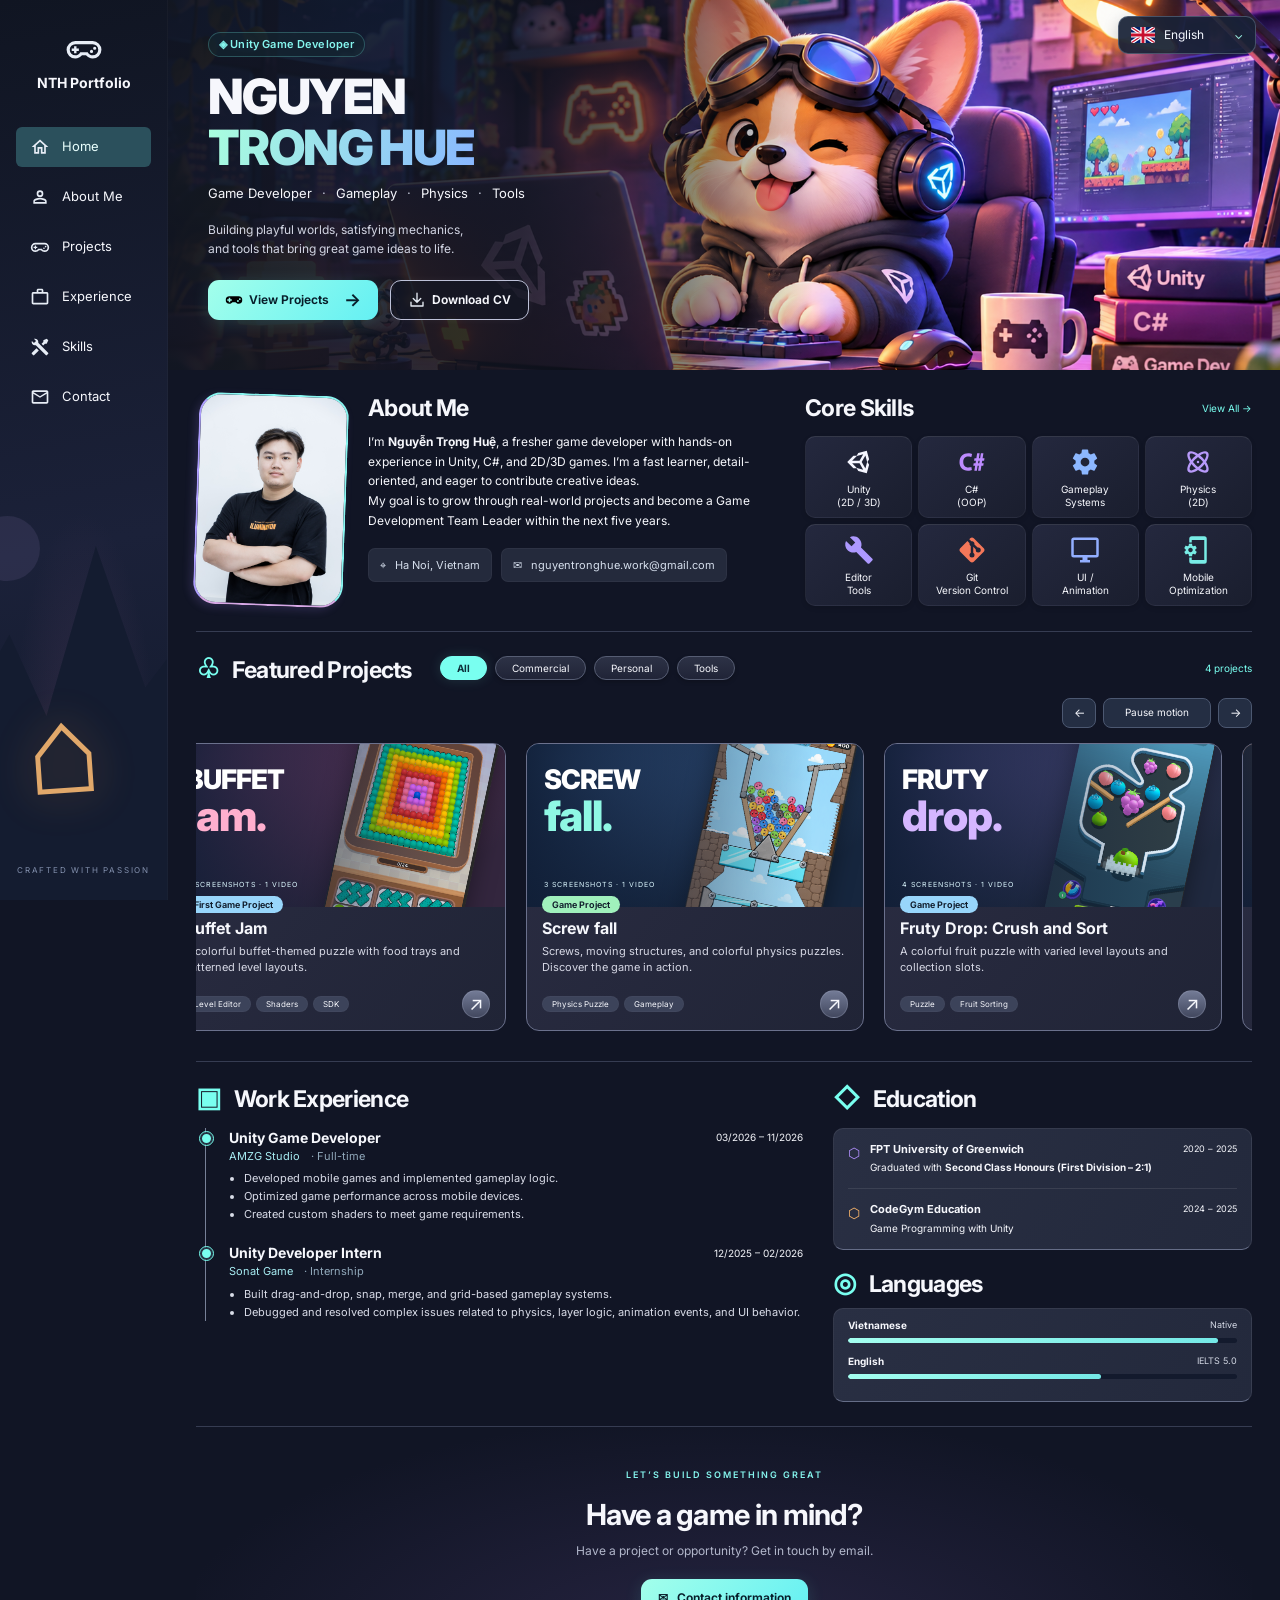
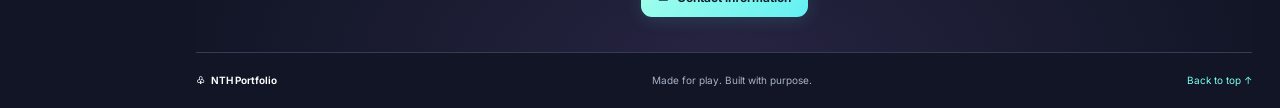
==== index.html @ f7092686 "Build bilingual Unity developer portfolio" ====
<!doctype html>
<html lang="en">
<head>
  <meta charset="UTF-8">
  <meta name="viewport" content="width=device-width, initial-scale=1">
  <meta name="theme-color" content="#111525">
  <meta name="description" content="Unity game developer portfolio — gameplay, physics, and tools.">
  <title>NTH Portfolio · Unity Game Developer</title>
  <link rel="stylesheet" href="styles.css">
<script src="i18n.js" defer></script>
  <script src="app.js" defer></script>
  <script src="projects-carousel.js" defer></script>
<script src="motion.js" defer></script>
</head>
<body>
<details class="language-switch"><summary aria-label="Choose language"><img class="current-language-flag" src="assets/icons/flag-en.svg" alt="" width="24" height="16"><span class="current-language-label">English</span><span class="language-chevron" aria-hidden="true">⌄</span></summary><div class="language-options" role="group" aria-label="Language / Ngôn ngữ"><button type="button" data-language="vi" lang="vi" aria-pressed="false"><img src="assets/icons/flag-vi.svg" alt="" width="24" height="16">Tiếng Việt</button><button type="button" data-language="en" lang="en" aria-pressed="true"><img src="assets/icons/flag-en.svg" alt="" width="24" height="16">English</button></div></details>
  <a class="skip-link" href="#home">Skip to content</a>
  <aside class="sidebar">
    <a class="brand" href="#home"><span class="brand-icon"><img src="assets/icons/controller-classic-outline.svg" alt="" width="38" height="38"></span><strong>NTH Portfolio</strong></a>
    <nav aria-label="Main navigation">
      <a class="nav-link active" href="#home"><span><img src="assets/icons/home-outline.svg" alt="" width="20" height="20"></span>Home</a>
      <a class="nav-link" href="#about"><span><img src="assets/icons/account-outline.svg" alt="" width="20" height="20"></span>About Me</a>
      <a class="nav-link" href="#projects"><span><img src="assets/icons/controller-classic-outline.svg" alt="" width="20" height="20"></span>Projects</a>
      <a class="nav-link" href="#experience"><span><img src="assets/icons/briefcase-outline.svg" alt="" width="20" height="20"></span>Experience</a>
      <a class="nav-link" href="#skills"><span><img src="assets/icons/tools.svg" alt="" width="20" height="20"></span>Skills</a>
      <a class="nav-link" href="#contact"><span><img src="assets/icons/email-outline.svg" alt="" width="20" height="20"></span>Contact</a>
    </nav>
    <div class="sidebar-landscape" aria-hidden="true"><div class="moon"></div><div class="mountains"></div><div class="cabin">⌂</div></div>
    <span class="sidebar-note">CRAFTED WITH PASSION</span>
  </aside>
  <main>
    <section class="hero" id="home" aria-labelledby="hero-title">
      <div class="hero-copy">
        <span class="eyebrow">◈ Unity Game Developer</span>
        <h1 id="hero-title">NGUYEN<br><span>TRONG HUE</span></h1>
        <p class="specialties">Game Developer <i>·</i> Gameplay <i>·</i> Physics <i>·</i> Tools</p>
        <p class="hero-description">Building playful worlds, satisfying mechanics,<br class="desktop-break"> and tools that bring great game ideas to life.</p>
        <div class="hero-actions"><a class="button primary" href="#projects"><img src="assets/icons/controller-classic.svg" alt="" width="18" height="18"> View Projects <span>→</span></a><button class="button secondary" type="button" id="print-cv"><img src="assets/icons/download.svg" alt="" width="18" height="18"> Download CV</button></div>
        <div class="socials" aria-label="Social profiles and games" hidden><img src="assets/icons/github.svg" alt="GitHub" title="GitHub" width="22" height="22"><img src="assets/icons/linkedin.svg" alt="LinkedIn" title="LinkedIn" width="22" height="22"><img src="assets/icons/youtube.svg" alt="YouTube" title="YouTube" width="22" height="22"><a href="#projects" aria-label="View games" title="View games"><img src="assets/icons/controller-classic.svg" alt="" width="24" height="24"></a></div>
      </div>
      <div class="hero-art corgi-background" role="img" aria-label="Corgi game developer in a cozy Unity studio"></div>
    </section>

    <div class="content">
      <div class="intro-grid">
        <section class="about" id="about" aria-labelledby="about-title">
          <div class="portrait"><img src="assets/portrait.jpg" alt="Portrait of Nguyen Trong Hue" width="2000" height="3000" decoding="async"></div>
          <div class="about-copy"><h2 id="about-title">About Me</h2><p>I’m <strong>Nguyễn Trọng Huệ</strong>, a fresher game developer with hands-on experience in Unity, C#, and 2D/3D games. I’m a fast learner, detail-oriented, and eager to contribute creative ideas.</p><p>My goal is to grow through real-world projects and become a Game Development Team Leader within the next five years.</p><div class="contact-chips"><span>⌖ &nbsp; Ha Noi, Vietnam</span><a href="mailto:nguyentronghue.work@gmail.com">✉ &nbsp; nguyentronghue.work@gmail.com</a></div></div>
        </section>
        <section id="skills" aria-labelledby="skills-title"><div class="section-heading"><h2 id="skills-title">Core Skills</h2><a href="#skill-list">View All →</a></div><div class="skills-grid" id="skill-list">
          <div class="skill"><b><img src="assets/icons/unity.svg" alt="" width="30" height="30"></b><span>Unity<small>(2D / 3D)</small></span></div><div class="skill"><b><img src="assets/icons/language-csharp.svg" alt="" width="30" height="30"></b><span>C#<small>(OOP)</small></span></div><div class="skill"><b><img src="assets/icons/cog.svg" alt="" width="30" height="30"></b><span>Gameplay<small>Systems</small></span></div><div class="skill"><b><img src="assets/icons/atom.svg" alt="" width="30" height="30"></b><span>Physics<small>(2D)</small></span></div>
          <div class="skill"><b><img src="assets/icons/wrench.svg" alt="" width="30" height="30"></b><span>Editor<small>Tools</small></span></div><div class="skill"><b><img src="assets/icons/git.svg" alt="" width="30" height="30"></b><span>Git<small>Version Control</small></span></div><div class="skill"><b><img src="assets/icons/monitor.svg" alt="" width="30" height="30"></b><span>UI /<small>Animation</small></span></div><div class="skill"><b><img src="assets/icons/cellphone-cog.svg" alt="" width="30" height="30"></b><span>Mobile<small>Optimization</small></span></div>
        </div></section>
      </div>

      <section class="projects-section" id="projects" aria-labelledby="projects-title"><div class="section-heading projects-heading"><h2 id="projects-title"><span class="heading-icon">♧</span> Featured Projects</h2><div class="filters" role="group" aria-label="Filter projects"><button class="selected" data-filter="all" aria-pressed="true">All</button><button data-filter="commercial" aria-pressed="false">Commercial</button><button data-filter="personal" aria-pressed="false">Personal</button><button data-filter="tools" aria-pressed="false">Tools</button></div><span class="project-count" aria-live="polite">4 projects</span></div>
        <div class="carousel-controls" role="group" aria-label="Project carousel controls"><button type="button" id="projects-previous" aria-label="Previous projects" aria-controls="project-carousel">&larr;</button><button type="button" id="projects-motion" aria-pressed="false">Pause motion</button><button type="button" id="projects-next" aria-label="Next projects" aria-controls="project-carousel">&rarr;</button></div><div class="project-grid project-carousel" id="project-carousel" role="region" aria-label="Featured games, scroll horizontally" tabindex="0">
<article data-preview-src="assets/buffet-jam/CH007_Vid.mp4" class="project-card" data-category="game"><a class="project-art screw-cover buffet-cover" href="buffet-jam.html" aria-label="Explore Buffet Jam"><img src="assets/buffet-jam/Ch007_3.png" alt="Buffet Jam colorful food puzzle" width="449" height="771" loading="lazy"><span class="cover-title">BUFFET<span>jam.</span></span><span class="cover-label">4 SCREENSHOTS &middot; 1 VIDEO</span></a><div class="project-body"><span class="category personal">First Game Project</span><h3>Buffet Jam</h3><p>A colorful buffet-themed puzzle with food trays and patterned level layouts.</p><div class="card-bottom"><div class="tags"><span>Level Editor</span><span>Shaders</span><span>SDK</span></div><a class="project-open" aria-label="View Buffet Jam" href="buffet-jam.html">&#8599;</a></div></div></article>
          <article data-preview-src="assets/screw-fall/Ls003_vid.mp4" class="project-card" data-category="commercial"><a class="project-art screw-cover" href="screw-fall.html" aria-label="Explore Screw fall screenshots and gameplay"><img src="assets/screw-fall/LS003.png" alt="Screw fall puzzle level" width="433" height="760" loading="lazy"><span class="cover-title">SCREW<span>fall.</span></span><span class="cover-label">3 SCREENSHOTS &middot; 1 VIDEO</span></a><div class="project-body"><span class="category commercial">Game Project</span><h3>Screw fall</h3><p>Screws, moving structures, and colorful physics puzzles. Discover the game in action.</p><div class="card-bottom"><div class="tags"><span>Physics Puzzle</span><span>Gameplay</span></div><a class="project-open" aria-label="View Screw fall" href="screw-fall.html">&#8599;</a></div></div></article>
          <article data-preview-src="assets/fruty-drop/gameplay.mp4" class="project-card" data-category="game"><a class="project-art screw-cover fruty-cover" href="fruty-drop.html" aria-label="Explore Fruty Drop: Crush and Sort"><img src="assets/fruty-drop/LS001.png" alt="Fruty Drop level with fruit and collection slots" width="437" height="775" loading="lazy"><span class="cover-title">FRUTY<span>drop.</span></span><span class="cover-label">4 SCREENSHOTS &middot; 1 VIDEO</span></a><div class="project-body"><span class="category personal">Game Project</span><h3>Fruty Drop: Crush and Sort</h3><p>A colorful fruit puzzle with varied level layouts and collection slots.</p><div class="card-bottom"><div class="tags"><span>Puzzle</span><span>Fruit Sorting</span></div><a class="project-open" aria-label="View Fruty Drop: Crush and Sort" href="fruty-drop.html">&#8599;</a></div></div></article>
          <article data-preview-src="assets/sand-fever/Os004_vid.mp4" class="project-card" data-category="game"><a class="project-art screw-cover sand-cover" href="sand-fever.html" aria-label="Explore Sand Fever"><img src="assets/sand-fever/Os004_1.png" alt="Sand Fever lighthouse model" width="438" height="771" loading="lazy"><span class="cover-title">SAND<span>fever.</span></span><span class="cover-label">4 SCREENSHOTS &middot; 1 VIDEO</span></a><div class="project-body"><span class="category tools">Game Project</span><h3>Sand Fever</h3><p>Colorful sand models, difficulty control, and custom shader effects.</p><div class="card-bottom"><div class="tags"><span>Sand Shader</span><span>VFX</span><span>SDK</span></div><a class="project-open" aria-label="View Sand Fever" href="sand-fever.html">&#8599;</a></div></div></article>
        </div>
      </section>

      <div class="resume-grid"><section id="experience" aria-labelledby="experience-title"><h2 id="experience-title"><span class="heading-icon">▣</span> Work Experience</h2><div class="timeline">
<article class="job"><div class="job-heading"><h3>Unity Game Developer</h3><span>03/2026 &ndash; 11/2026</span></div><p class="company">AMZG Studio <span>&middot; Full-time</span></p><ul><li>Developed mobile games and implemented gameplay logic.</li><li>Optimized game performance across mobile devices.</li><li>Created custom shaders to meet game requirements.</li></ul></article>
<article class="job"><div class="job-heading"><h3>Unity Developer Intern</h3><span>12/2025 &ndash; 02/2026</span></div><p class="company">Sonat Game <span>&middot; Internship</span></p><ul><li>Built drag-and-drop, snap, merge, and grid-based gameplay systems.</li><li>Debugged and resolved complex issues related to physics, layer logic, animation events, and UI behavior.</li></ul></article>
</div></section>
        <div class="education-column"><section aria-labelledby="education-title"><h2 id="education-title"><span class="heading-icon">◇</span> Education</h2><div class="education-card"><article><span class="purple">⬡</span><div><h3>FPT University of Greenwich</h3><p>Graduated with <strong>Second Class Honours (First Division &ndash; 2:1)</strong></p></div><small>2020 &ndash; 2025</small></article><article><span class="orange">⬡</span><div><h3>CodeGym Education</h3><p>Game Programming with Unity</p></div><small>2024 &ndash; 2025</small></article></div></section><section class="languages" aria-labelledby="languages-title"><h2 id="languages-title"><span class="heading-icon">◎</span> Languages</h2><div class="language-card"><p><strong>Vietnamese</strong><span>Native</span></p><div class="language-track"><span></span></div><p><strong>English</strong><span>IELTS 5.0</span></p><div class="language-track"><span class="english"></span></div></div></section></div>
      </div>
      <section class="contact-section" id="contact"><span class="eyebrow">LET’S BUILD SOMETHING GREAT</span><h2>Have a game in mind?</h2><p>Have a project or opportunity? Get in touch by email.</p><button class="button primary" type="button" id="contact-button">✉ &nbsp; Contact information</button></section>
      <footer><a class="footer-brand" href="#home">♧ &nbsp; NTH Portfolio</a><span>Made for play. Built with purpose.</span><a href="#home">Back to top ↑</a></footer>
    </div>
  </main>

  <dialog id="contact-dialog"><button class="dialog-close" aria-label="Close contact information">×</button><h2>Let’s work together</h2><p>Based in Ha Noi, Vietnam. Email: <a href="mailto:nguyentronghue.work@gmail.com">nguyentronghue.work@gmail.com</a></p></dialog>
  <div class="project-preview" id="project-preview" aria-hidden="true" hidden><div class="preview-heading"><span class="preview-dot"></span> GAMEPLAY PREVIEW</div><video id="project-preview-video" muted loop playsinline preload="none" tabindex="-1"></video><div class="preview-footer"><strong id="project-preview-title"></strong><span id="project-preview-status">Muted preview &middot; Click card to explore</span></div></div>
</body>
</html>
---- styles.css ----
@import url('https://fonts.googleapis.com/css2?family=Inter:wght@400;450;500;550;600;650;700;750;800;850;900&display=swap');

:root{color-scheme:dark;--bg:#111525;--panel:#202538;--line:#363c52;--text:#f6f7fc;--muted:#b2b7cb;--accent:#79fff0;--purple:#b390ff}*{box-sizing:border-box}html{scroll-behavior:smooth;scroll-padding-top:24px}body{margin:0;background:var(--bg);color:var(--text);font:14px/1.5 Inter,Arial,sans-serif}a{color:inherit;text-decoration:none}button{font:inherit;cursor:pointer;color:inherit}button,a{-webkit-tap-highlight-color:transparent}button:focus-visible,a:focus-visible{outline:2px solid var(--accent);outline-offset:5px}button{border:0}h1,h2,h3,p{margin:0}h2{font-size:23px;letter-spacing:-.7px;line-height:1.3}h3{font-size:16px;line-height:1.4}section{scroll-margin-top:24px}.sidebar{position:fixed;inset:0 auto 0 0;width:168px;background:linear-gradient(170deg,#101522,#1b2139 60%,#11192b);border-right:1px solid #ffffff08;overflow:hidden;z-index:5}.brand{display:flex;align-items:center;flex-direction:column;gap:4px;padding:30px 5px 34px;font-size:14px}.brand-icon{font-size:42px;line-height:1.1;transform:rotate(180deg)}nav{padding:0 16px;display:grid;gap:10px}.nav-link{display:flex;align-items:center;gap:12px;padding:10px 14px;border-radius:6px;font-size:13px;transition:background .2s}.nav-link span{font-size:21px;width:20px;line-height:1}.nav-link:hover{background:#ffffff0b}.nav-link.active{background:#2b505c;color:#e9fffd}.sidebar-note{position:absolute;bottom:24px;left:0;width:100%;font-size:8px;text-align:center;letter-spacing:1.8px;color:#8390ad}.sidebar-landscape{position:absolute;bottom:0;left:0;width:100%;height:46%;overflow:hidden;background:radial-gradient(ellipse at 50% 80%,#61436766,transparent 65%)}.moon{position:absolute;width:65px;height:65px;background:#c5a5f518;border-radius:50%;top:30px;left:-25px}.mountains{position:absolute;inset:60px -40px 0;background:#141c30;clip-path:polygon(0 50%,20% 25%,35% 48%,55% 0,75% 40%,100% 17%,100% 100%,0 100%)}.cabin{position:absolute;bottom:90px;left:25px;font-size:125px;line-height:1;color:#e1a86a;text-shadow:0 0 40px #ec9c4c77;transform:rotate(-4deg)}main{margin-left:168px;max-width:1600px}.hero{position:relative;min-height:370px;overflow:hidden;background:linear-gradient(100deg,#111522,#1c2138)}.hero-copy{position:relative;z-index:2;width:58%;padding:32px 40px 28px;background:linear-gradient(90deg,#111522 30%,#111522dc 65%,transparent)}.eyebrow{display:inline-block;border:1px solid #67d4d24a;border-radius:30px;padding:3px 10px;font-size:11px;font-weight:600;color:#85f5ee;background:#14293299;letter-spacing:.15px}h1{font-size:clamp(34px,3.8vw,58px);font-weight:850;letter-spacing:-1.6px;line-height:1.06;margin:14px 0 10px}h1>span{background:linear-gradient(100deg,#a9ffde,#89b8ff);background-clip:text;color:transparent}.specialties{font-size:13px;white-space:nowrap}.specialties i{padding:0 6px;color:#c0c4d4;font-style:normal}.hero-description{font-size:12px;line-height:1.6;color:#d2d5e3;margin:17px 0 22px;max-width:370px}.hero-actions{display:flex;gap:12px;flex-wrap:wrap}.button{display:inline-flex;align-items:center;justify-content:center;gap:6px;border-radius:11px;padding:10px 17px;font-size:12px;font-weight:650;transition:transform .2s,box-shadow .2s}.button:hover{transform:translateY(-2px)}.button.primary{background:linear-gradient(130deg,#a3ffeb,#64f0f3);color:#071e2a;box-shadow:0 3px 17px #62f9ed24}.button.primary span{margin-left:9px;font-size:18px;line-height:1}.button.secondary{background:#11162399;border:1px solid #bdc1d8;box-shadow:0 0 10px #ffffff0b}.socials{display:flex;gap:22px;align-items:center;font-weight:800;color:#d0d3df;font-size:20px;margin:19px 7px 0}.hero-art{position:absolute;inset:0 0 0 40%;overflow:hidden;background:radial-gradient(ellipse at 65% 50%,#685299,#24243f 65%,#181e32)}.ambient-orb{position:absolute;border-radius:50%;filter:blur(35px)}.orb-one{background:#7b49f977;width:200px;height:160px;top:60px;right:5%}.orb-two{background:#ffa74955;width:120px;height:130px;top:30px;left:10%}.wall-frame{position:absolute;border:7px solid #343552;border-radius:6px;background:#253652;box-shadow:0 8px 12px #0005;text-align:center}.frame-one{width:92px;height:80px;top:14px;left:14%;color:#aa89de;font-size:50px;transform:rotate(-8deg)}.frame-two{width:100px;height:95px;top:15px;right:10%;color:#9acbff;font-size:62px;transform:rotate(8deg)}.desk{position:absolute;bottom:25px;height:22px;left:1%;right:0;background:linear-gradient(#ad7f79,#5b3c52);border-radius:50% 0 0 0;box-shadow:0 18px 40px #090d1e}.monitor{position:absolute;width:240px;height:170px;border:8px solid #151c30;border-bottom-width:15px;right:8%;bottom:85px;border-radius:10px;transform:rotate(4deg);background:linear-gradient(130deg,#252846,#413866);box-shadow:0 0 30px #9d87ff33}.monitor:after{content:'';position:absolute;bottom:-60px;left:46%;width:16px;height:50px;background:#27283e;transform:rotate(-4deg)}.monitor-code{padding:20px 12px}.monitor-code b{display:block;color:#b6ffef;font-size:19px;letter-spacing:2px}.monitor-code>span{color:#c6b4ef;font-size:11px}.code-line{height:4px;width:78%;background:#a49be259;border-radius:4px;margin-top:11px}.code-line.short{width:52%;background:#72eddf6b}.laptop{position:absolute;bottom:53px;left:23%;width:180px;height:120px;display:grid;place-items:center;font-size:60px;color:#ada0db;border:2px solid #a397b9;border-radius:10px;background:linear-gradient(135deg,#323149,#191a2e);transform:skew(10deg) rotate(-4deg);box-shadow:5px 10px 20px #0c1029}.coffee{position:absolute;right:5%;bottom:47px;font-size:57px;filter:drop-shadow(0 5px 7px #111)}.plant{position:absolute;color:#81a39a;font-size:100px;bottom:40px;left:6%;text-shadow:5px 6px #52695c}.art-caption{position:absolute;bottom:9px;right:15px;font-size:8px;letter-spacing:2px;color:#d1bddb90}.desk-lamp{position:absolute;top:80px;left:4%;width:55px;height:60px;background:#ffd690;border-radius:8px;box-shadow:0 0 36px #ffbf7459}.desk-lamp:after{content:'';position:absolute;top:60px;left:24px;width:6px;height:100px;background:#7c6b71}.content{padding:24px 28px 0}.intro-grid{display:grid;grid-template-columns:1.3fr 1fr;gap:28px;padding-bottom:25px;border-bottom:1px solid var(--line)}.about{display:flex;gap:22px;align-items:stretch}.portrait{flex:0 0 150px;min-height:184px;border:2px solid #89f5f0;border-left-color:#ae9eff;border-bottom-color:#d7a8e5;border-radius:23px;background:radial-gradient(ellipse at 50% 35%,#71879e,#303c55 60%,#24283e);display:flex;align-items:center;justify-content:center;flex-direction:column;box-shadow:-3px 3px 9px #a284f42b;transform:rotate(2deg)}.portrait>span{font-size:48px;font-weight:750;color:#d0e1ef7a}.portrait small{font-size:8px;letter-spacing:1.5px;color:#d1ddeb99}.about-copy h2{margin-bottom:8px}.about-copy>p{font-size:12px;line-height:1.65}.muted{color:var(--muted)}.about-copy .muted{font-size:10px;margin-top:7px}.contact-chips{display:flex;gap:7px;flex-wrap:wrap;margin-top:17px}.contact-chips>*{padding:6px 9px;border:1px solid #ffffff0a;border-radius:7px;background:#242a3c;font-size:9px;color:#d6dfed}.section-heading{display:flex;justify-content:space-between;align-items:center;gap:12px;margin-bottom:12px}.section-heading>a{font-size:10px;color:var(--accent);white-space:nowrap}.skills-grid{display:grid;grid-template-columns:repeat(4,1fr);gap:6px}.skill{display:flex;align-items:center;justify-content:center;flex-direction:column;text-align:center;min-height:82px;border:1px solid #ffffff0b;border-top-color:#ffffff1a;border-radius:10px;background:linear-gradient(140deg,#24283e,#1a1e2e);box-shadow:0 2px 5px #0002}.skill b{font-size:30px;font-weight:500;line-height:1.2;margin-bottom:3px}.skill span{font-size:10px;line-height:1.3}.skill small{display:block;font-size:10px}.purple{color:var(--purple)}.blue{color:#8caaff}.orange{color:#ffb96c}.cyan{color:#7ce5e4}.heading-icon{color:var(--accent);font-size:27px;margin-right:8px}.projects-section{padding:19px 0 16px;border-bottom:1px solid var(--line)}.projects-heading{justify-content:flex-start;flex-wrap:wrap}.filters{display:flex;gap:8px;margin-left:16px}.filters button{background:linear-gradient(#2d3246,#202437);border:1px solid #565d73;border-radius:25px;font-size:10px;padding:4px 16px;line-height:1.4;box-shadow:0 2px 4px #0003}.filters button.selected{color:#0e303b;background:var(--accent);border-color:var(--accent);font-weight:700;box-shadow:0 0 13px #7affef22}.project-count{margin-left:auto;font-size:10px;color:var(--accent)}.project-grid{display:grid;grid-template-columns:repeat(3,minmax(0,1fr));gap:20px}.project-card{background:linear-gradient(130deg,#2b2d43,#202436);border:1px solid #6b718d;border-radius:13px;overflow:hidden;transition:transform .2s,border-color .2s}.project-card:hover{transform:translateY(-4px);border-color:#a2f0e4}.project-card[hidden]{display:none}.project-art{height:163px;position:relative;overflow:hidden}.project-art>small{position:absolute;bottom:9px;right:9px;font-size:7px;letter-spacing:1.4px;color:#fff9}.puzzle-art{background:radial-gradient(circle at 20% 20%,#ffe0ce,transparent 35%),linear-gradient(140deg,#93c4f0,#c1ade0 60%,#86bce5)}.bubble{position:absolute;width:40px;height:40px;border-radius:50%;box-shadow:inset -5px -7px 9px #0003,inset 4px 4px 5px #ffffffaa,0 4px 6px #24327355}.b1{background:#e149dc;top:47px;left:25%}.b2{background:#fbd132;top:31px;left:48%}.b3{background:#85dc38;top:65px;left:65%}.b4{background:#eb5a5e;top:33px;left:77%}.puzzle-bar{height:21px;background:linear-gradient(#ffdc80,#dfa043);border:2px solid #ffd381;border-radius:6px;position:absolute;box-shadow:0 5px 6px #0003}.puzzle-bar:after{content:'✚';font-size:15px;position:absolute;left:8px;top:-2px;color:#8b83a8}.bar-one{width:70%;left:10%;top:96px;transform:rotate(18deg)}.bar-two{width:62%;right:4%;top:105px;transform:rotate(-25deg);background:linear-gradient(#ef9bdc,#c85fae);border-color:#f5b5dc}.bar-three{width:49%;left:28%;top:93px;transform:rotate(60deg)}.grove-art{background:linear-gradient(#97d9eb 0 45%,#8cbd59 45%,#6aa347)}.sun{position:absolute;top:15px;right:22%;width:30px;height:30px;border-radius:50%;background:#ffe4a5;box-shadow:0 0 30px #fff4c6}.hills{position:absolute;top:40px;left:-5%;width:110%;height:150px;background:#58985f;clip-path:polygon(0 20%,20% 0,40% 35%,60% 10%,80% 30%,100% 10%,100% 100%,0 100%)}.tree{position:absolute;line-height:1;font-size:125px;color:#28694f;text-shadow:4px 3px #448f54;bottom:15px}.tree-one{left:-5px}.tree-two{right:-7px;font-size:105px;color:#3a7a46}.house{font-size:150px;color:#edbd7e;position:absolute;left:33%;bottom:-24px;text-shadow:3px 2px #8c5f43}.garden{position:absolute;left:12%;bottom:14px;width:70px;height:30px;transform:skew(-15deg);background:repeating-linear-gradient(0deg,#b7814a 0 5px,#78a84a 5px 10px);border:3px solid #b99564}.editor-art{background:#292c36;padding:7px}.editor-toolbar{background:#41424d;font-size:7px;padding:3px}.editor-layout{display:grid;grid-template-columns:23% 53% 24%;height:130px;gap:2px}.editor-tree,.editor-inspector{font-size:6px;color:#bfc0ca;padding:9px 4px;line-height:2;background:#34343d}.editor-canvas{position:relative;background:repeating-linear-gradient(0deg,transparent 0 19px,#ccd6f01a 19px 20px),repeating-linear-gradient(90deg,#506d9b 0 19px,#ccd6f033 19px 20px)}.editor-piece{position:absolute;left:23%;top:36%;width:75%;height:15px;border-radius:5px;background:#e5a847;border:2px solid #ffdf7e;transform:rotate(-30deg);box-shadow:0 20px 0 -1px #c5a07c}.editor-inspector hr{border:0;border-top:1px solid #7775;margin:5px 0}.project-body{padding:0 15px 12px;position:relative}.category{display:inline-block;padding:2px 10px;font-size:9px;font-weight:650;border-radius:20px;position:relative;top:-11px;margin-bottom:-5px;color:#101c2b}.commercial{background:#a0f1bc}.personal{background:#98d6fb}.tools{background:#c59cf6}.project-body h3{font-size:16px;margin-top:-2px}.project-body>p{font-size:11px;color:#d6d8e5;line-height:1.45;margin:4px 0 10px;min-height:32px}.card-bottom{display:flex;align-items:center;justify-content:space-between;gap:5px}.tags{display:flex;gap:5px;flex-wrap:wrap}.tags span{background:#3c435a;border:1px solid #ffffff06;border-radius:20px;font-size:8px;padding:1px 9px}.project-open{width:28px;height:28px;flex-shrink:0;background:linear-gradient(#737b96,#42485f);border:1px solid #a4abc34a;border-radius:50%;font-size:19px;line-height:1}.sample-note{color:#818ba4;font-size:9px;margin-top:9px;text-align:right}.resume-grid{display:grid;grid-template-columns:1.45fr 1fr;gap:30px;padding:18px 0 24px}.resume-grid h2{margin-bottom:13px}.timeline{border-left:1px solid #778097;margin-left:9px;padding-left:23px}.job{position:relative;margin-bottom:20px}.job:last-child{margin-bottom:0}.job:before{content:'';position:absolute;top:4px;left:-29px;width:9px;height:9px;border-radius:50%;background:var(--accent);border:2px solid #263344;outline:1px solid var(--accent)}.job-heading{display:flex;align-items:center;justify-content:space-between;gap:10px}.job-heading h3{font-size:14px}.job-heading>span{font-size:10px;white-space:nowrap}.company{font-size:11px;color:#a7ecf2}.company>span{color:#91a9bb;margin-left:8px}.job ul{padding-left:15px;margin:5px 0 0;color:#d9dce8;font-size:11px;line-height:1.65}.education-card,.language-card{background:linear-gradient(120deg,#292f43,#23293c);border:1px solid #ffffff13;border-bottom-color:#656d87;border-radius:10px;padding:0 14px}.education-card article{display:flex;align-items:flex-start;gap:10px;padding:13px 0}.education-card article+article{border-top:1px solid #ffffff17}.education-card h3{font-size:11px}.education-card p{font-size:10px;margin-top:3px}.education-card small{font-size:9px;margin-left:auto;white-space:nowrap}.languages{margin-top:15px}.languages h2{margin-bottom:8px}.language-card{padding:9px 14px 11px}.language-card p{display:flex;justify-content:space-between;font-size:10px}.language-card p span{font-size:9px;color:#d3d8e4}.language-track{height:5px;background:#131a2d;border-radius:20px;margin:5px 0 11px;overflow:hidden}.language-track>span{display:block;height:100%;width:95%;background:linear-gradient(90deg,#a4fff0,#75e9e7);border-radius:20px}.language-track .english{width:65%}.language-card>small{font-size:8px;color:#9aa5bf}.contact-section{padding:35px 20px;text-align:center;border-top:1px solid var(--line);background:radial-gradient(ellipse at 50% 100%,#51417a55,transparent 75%)}.contact-section h2{font-size:29px;margin:12px 0 8px}.contact-section p{color:var(--muted);font-size:12px;margin-bottom:19px}.contact-section .eyebrow{border:0;background:none;font-size:9px;letter-spacing:2px}footer{display:flex;justify-content:space-between;align-items:center;gap:15px;border-top:1px solid var(--line);padding:20px 0;font-size:10px;color:#aab2c8}.footer-brand{color:#fff;font-weight:650}footer>a:last-child{color:var(--accent)}dialog{max-width:590px;width:calc(100% - 32px);padding:35px;background:#1d2337;color:var(--text);border:1px solid #758099;border-radius:18px;box-shadow:0 30px 100px #0008}dialog::backdrop{background:#070b19c9;backdrop-filter:blur(7px)}dialog h2{margin:15px 0 10px}dialog p{font-size:13px;line-height:1.7;margin:9px 0}.dialog-close{position:absolute;right:12px;top:8px;background:transparent;font-size:28px}.dialog-placeholder{padding:48px 20px;margin:22px 0;border:1px dashed #666e8b;border-radius:9px;text-align:center;color:#b0b8cf;background:linear-gradient(135deg,#333452,#252d46)}.skip-link{position:fixed;top:-60px;left:180px;z-index:20;background:var(--accent);color:#111;padding:10px}.skip-link:focus{top:8px}
@media(min-width:1500px){.hero{min-height:420px}.hero-copy{padding:45px 50px}.content{padding:30px 40px 0}.project-art{height:210px}.monitor{width:300px;height:210px}.laptop{width:230px;height:145px}.intro-grid{gap:40px}.portrait{flex-basis:180px}}
@media(max-width:1150px){.sidebar{width:140px}main{margin-left:140px}.brand{font-size:12px}nav{padding:0 10px}.nav-link{padding:9px;font-size:12px}.hero-copy{padding:28px;width:64%}.hero-art{left:35%}.content{padding:22px 22px 0}.intro-grid{grid-template-columns:1.2fr 1fr;gap:20px}.portrait{flex-basis:115px}.about{gap:15px}.about-copy>p{font-size:11px}h2{font-size:20px}.skill{min-height:76px}.projects-heading{gap:10px}.filters{margin-left:0}.filters button{padding:4px 12px}.project-grid{gap:14px}.project-art{height:143px}.resume-grid{gap:20px}.project-body{padding-left:11px;padding-right:11px}.project-body h3{font-size:14px}.education-card small{display:none}}
@media(max-width:900px){.intro-grid{grid-template-columns:1fr}.portrait{flex-basis:145px;min-height:170px}.skills-grid{grid-template-columns:repeat(8,1fr)}.skill{min-height:80px}.skill span,.skill small{font-size:9px}.hero-copy{width:75%}.hero-art{left:29%;opacity:.7}.hero-description{max-width:300px}.specialties{font-size:11px}.project-grid{gap:10px}.project-art{height:125px}.project-body>p{font-size:10px;min-height:44px}.tags span{padding:1px 6px;font-size:7px}.resume-grid{grid-template-columns:1fr}.education-column{display:grid;grid-template-columns:1fr 1fr;gap:18px}.languages{margin-top:0}.education-card small{display:inline}.project-count{display:none}.project-body h3{font-size:13px}.filters{margin-left:auto}.filters button{padding:4px 9px}}
@media(max-width:650px){.sidebar{position:sticky;top:0;width:100%;height:auto;display:flex;align-items:center;justify-content:space-between;padding:9px 13px;background:#121827f5;backdrop-filter:blur(16px)}.brand{padding:0;flex-direction:row;gap:7px;font-size:10px}.brand-icon{font-size:25px}.sidebar nav{display:flex;padding:0;gap:3px}.nav-link{font-size:0;padding:8px}.nav-link span{font-size:19px;width:auto}.sidebar-landscape,.sidebar-note{display:none}main{margin-left:0}.hero{min-height:390px}.hero-copy{width:100%;padding:30px 22px;background:linear-gradient(90deg,#111522f2 15%,#111522b8 65%,#11152210)}h1{font-size:43px}.hero-art{left:20%;opacity:.6}.hero-description{max-width:285px}.hero-actions{gap:9px}.button{padding:10px 13px}.socials{margin-top:24px}.content{padding:21px 17px 0}.intro-grid{gap:23px}.portrait{flex-basis:100px;min-height:160px}.portrait>span{font-size:36px}.portrait small{font-size:6px}.about{gap:16px}.about-copy>p{font-size:11px}.about-copy h2{font-size:20px}.contact-chips{margin-top:10px;gap:5px}.contact-chips>*{font-size:8px;padding:4px 6px}.skills-grid{grid-template-columns:repeat(4,1fr)}.skill{min-height:78px}.skill span,.skill small{font-size:10px}.section-heading{margin-bottom:13px}.projects-heading{display:block}.projects-heading h2{margin-bottom:12px}.filters{gap:8px}.filters button{font-size:10px;padding:5px 17px}.project-grid{grid-template-columns:1fr;gap:16px}.project-art{height:190px}.project-body{padding:0 16px 14px}.project-body h3{font-size:18px}.project-body>p{font-size:12px;min-height:0;margin-bottom:12px}.tags span{font-size:9px;padding:2px 10px}.category{font-size:10px}.project-open{width:32px;height:32px}.puzzle-bar{height:28px}.bar-one{top:110px}.bar-two{top:118px}.bar-three{top:104px}.bubble{width:48px;height:48px}.editor-layout{height:155px}.editor-tree,.editor-inspector{font-size:8px}.editor-toolbar{font-size:9px}.house{left:38%;font-size:170px}.tree{font-size:155px}.sample-note{font-size:8px}.resume-grid{padding-top:22px}.education-column{grid-template-columns:1fr}.job-heading h3{font-size:13px}.job-heading>span{font-size:9px}.job ul{font-size:11px}.contact-section{padding:28px 0}.contact-section h2{font-size:26px}footer{flex-wrap:wrap;justify-content:center;font-size:9px}footer>span{display:none}.skip-link{left:10px}html{scroll-padding-top:75px}.education-card small{display:inline}.education-card h3{font-size:12px}.education-card p{font-size:11px}}
@media(prefers-reduced-motion:reduce){html{scroll-behavior:auto}*,*:before,*:after{transition:none!important}}
@media print{body{background:white;color:#172033;font-size:11px}.sidebar,.hero-art,.hero-actions,.socials,.filters,.project-open,.contact-section,footer,.sample-note,.skip-link,dialog{display:none!important}main{margin:0;max-width:none}.hero{min-height:0;background:none}.hero-copy{width:100%;padding:10px 0;background:none}h1{font-size:35px}h1>span{color:#285677;background:none}.hero-description,.specialties,.muted,.about-copy>p,.job ul,.project-body>p{color:#38445a}.content{padding:10px 0}.intro-grid{grid-template-columns:1.2fr 1fr}.portrait{min-height:130px}.skills-grid{grid-template-columns:repeat(4,1fr)}.skill,.project-card,.education-card,.language-card{background:#f1f3f7;color:#172033;border-color:#ccd1db;box-shadow:none}.project-art{height:110px;print-color-adjust:exact}.project-card,.job,.education-column{break-inside:avoid}.resume-grid{grid-template-columns:1.4fr 1fr}.education-column{display:block}.languages{margin-top:15px}.project-body h3{font-size:14px}.project-body>p{font-size:10px}.tags span,.contact-chips>*{background:#e0e5ef;color:#172033}.section-heading>a{display:none}.eyebrow,.company{color:#286078}.skill{min-height:65px}.hero-copy .eyebrow{border-color:#8ba5ab}h2{font-size:19px}.heading-icon{color:#357e86}.language-card p span{color:#4c5870}.job-heading>span{color:#38445a}}

@media screen {
  .hero-art.corgi-background {
    inset: 0;
    opacity: 1;
    background: url("assets/corgi-studio.png") 70% center / cover no-repeat;
  }
  .hero-copy {
    background: linear-gradient(90deg, #111522f5 0%, #111522d9 55%, #11152285 80%, transparent 100%);
  }
}
@media screen and (max-width: 650px) {
  .hero-art.corgi-background { background-position: 62% center; }
  .hero-copy {
    background: linear-gradient(90deg, #111522ed 0%, #111522c9 48%, #11152260 78%, #11152220 100%);
  }
}

.portrait { position: relative; overflow: hidden; }
.portrait > img {
  position: absolute;
  inset: 0;
  width: 100%;
  height: 100%;
  object-fit: cover;
  object-position: center 40%;
}

.screw-cover{display:block;width:100%;padding:0;text-align:left;background:radial-gradient(ellipse at 10% 10%,#395e91,#16263e 80%)}
.socials>img,.socials>a{display:block;flex-shrink:0}
.socials>a img{display:block}
.socials[hidden]{display:none}
.language-switch{position:fixed;top:16px;right:24px;z-index:30;font-size:12px;color:#f4f8ff}
.language-switch summary{list-style:none;display:flex;align-items:center;gap:9px;padding:9px 12px;min-width:138px;border:1px solid #73849980;border-radius:10px;background:#182236ed;box-shadow:0 4px 16px #0003;cursor:pointer}
.language-switch summary::-webkit-details-marker{display:none}
.language-switch summary:focus-visible{outline:2px solid var(--accent);outline-offset:3px}
.language-switch img{display:block;border-radius:2px;object-fit:cover;flex-shrink:0}
.language-chevron{margin-left:auto;color:#9bf3e6}.language-switch[open] summary{border-color:var(--accent)}
.language-options{position:absolute;top:calc(100% + 7px);right:0;width:160px;padding:5px;border:1px solid #54647b;border-radius:11px;background:#1c263b;box-shadow:0 12px 25px #0005}
.language-options button{display:flex;align-items:center;gap:10px;width:100%;padding:10px;border-radius:7px;background:transparent;text-align:left;font-size:12px}
.language-options button:hover,.language-options button[aria-pressed=true]{background:#2b4b56;color:#a6fff0}
html[lang=vi] .specialties{white-space:normal}
@media(min-width:651px){html[lang=vi] .nav-link{font-size:12px;gap:9px;padding:10px}}
@media(max-width:650px){.language-switch{top:64px;right:12px;font-size:11px}.language-switch summary{padding:7px 9px;min-width:126px}.detail-page .language-switch{top:12px}}
@media print{.language-switch{display:none!important}}
.hero-actions img{display:block;flex-shrink:0}
.hero-actions .primary img{filter:brightness(0)}
@media screen{
  .hero::before{content:'';position:absolute;inset:0 auto 0 0;width:58%;z-index:1;pointer-events:none;background:linear-gradient(90deg,#111522f5 0%,#111522d9 55%,#11152285 80%,transparent 100%)}
  .hero .hero-copy{background:transparent}
}
@media screen and (max-width:1150px){.hero::before{width:64%}}
@media screen and (max-width:900px){.hero::before{width:75%}}
@media screen and (max-width:650px){.hero::before{width:100%;background:linear-gradient(90deg,#111522ed 0%,#111522c9 48%,#11152260 78%,#11152220 100%)}}
.nav-link{transition:background-color .22s ease,color .22s ease,transform .22s ease}
.nav-link:hover{transform:translateX(3px)}
.button{transition:transform .22s ease,box-shadow .22s ease,background-color .22s ease}
.button:active,.carousel-controls button:active{transform:translateY(1px)}
.filters button,.media-choice,.carousel-controls button{transition:background-color .2s ease,border-color .2s ease,color .2s ease,box-shadow .2s ease}
.filters button:hover,.media-choice:hover{box-shadow:0 0 12px #79ffef13}
.project-card{transition:transform .25s ease,border-color .25s ease,box-shadow .25s ease}
@media screen and (prefers-reduced-motion:no-preference){
  .motion-reveal{transition:opacity .5s ease,transform .5s cubic-bezier(.2,.7,.2,1)}
  .motion-pending{opacity:0;transform:translateY(14px)}
  .motion-ready .hero-copy,.motion-ready .detail-heading{animation:content-enter .5s cubic-bezier(.2,.7,.2,1) both}
  .motion-ready .detail-main>#project-gallery,.motion-ready .detail-main>#screw-gallery{animation:content-enter .45s ease both}
  .project-preview:not([hidden]){animation:preview-enter .18s ease both}
  @keyframes content-enter{from{opacity:0;transform:translateY(8px)}to{opacity:1;transform:translateY(0)}}
  @keyframes preview-enter{from{opacity:0;transform:scale(.97)}to{opacity:1;transform:scale(1)}}
}
@media(max-width:650px){.nav-link:hover{transform:none}}
@media print{.motion-pending{opacity:1!important;transform:none!important}}
.brand .brand-icon{display:flex;align-items:center;justify-content:center;transform:none}
.brand-icon>img,.nav-link span>img{display:block}
@media(max-width:650px){.brand-icon>img{width:27px;height:27px}}
.about-copy .contact-chips{gap:9px}
.about-copy .contact-chips>*{font-size:11px;padding:8px 11px;overflow-wrap:anywhere;max-width:100%}
.carousel-controls{display:flex;align-items:center;justify-content:flex-end;gap:7px;margin:0 0 10px}
.carousel-controls button{border:1px solid #4c5871;background:#242e43;border-radius:8px;min-width:34px;height:30px;font-size:12px;padding:0 10px}
.carousel-controls button:hover{border-color:var(--accent);color:var(--accent)}
.carousel-controls #projects-motion{min-width:108px;font-size:10px}
.project-preview{position:fixed;z-index:15;width:210px;border:1px solid #9af8e6;border-radius:14px;overflow:hidden;background:#121b2c;box-shadow:0 14px 50px #0009,0 0 20px #6ffff023;pointer-events:none}
.project-preview[hidden]{display:none}
.preview-heading{display:flex;align-items:center;gap:7px;padding:10px 12px;font-size:8px;font-weight:700;letter-spacing:1.4px;color:#a2f9ec}
.preview-dot{width:6px;height:6px;border-radius:50%;background:#79f4d9;box-shadow:0 0 8px #79f4d9}
.project-preview video{display:block;width:100%;height:min(270px,45dvh);object-fit:contain;background:#090f1d}
.preview-footer{padding:10px 12px}.preview-footer strong{display:block;font-size:12px}.preview-footer span{display:block;color:#a9b9cf;font-size:8px;margin-top:4px;line-height:1.5}
@media screen{
  .project-grid.project-carousel{display:flex;gap:20px;overflow-x:auto;overflow-y:hidden;overscroll-behavior-x:contain;scrollbar-width:thin;scrollbar-color:#5b7d8b #171e30;padding:5px 1px 14px;align-items:stretch;scroll-behavior:auto}
  .project-carousel>.project-card{flex:0 0 calc((100% - 40px)/3);min-width:275px;display:flex;flex-direction:column}
  .project-carousel>.project-card[hidden]{display:none}
  .project-carousel>.project-card:hover{transform:none;border-color:#a2f0e4;box-shadow:0 0 18px #79ffec13}
  .project-carousel .project-art{flex-shrink:0}
  .project-carousel .project-body{flex:1;display:flex;flex-direction:column;align-items:flex-start;width:100%}
  .project-carousel .category{align-self:flex-start}
  .project-carousel .card-bottom{margin-top:auto;width:100%;padding-top:4px}
}
@media screen and (max-width:900px){.project-carousel>.project-card{flex-basis:calc((100% - 20px)/2);min-width:250px}}
@media screen and (max-width:650px){.project-carousel>.project-card{flex-basis:86%;min-width:0}.carousel-controls{justify-content:space-between;margin-top:12px}.project-preview{width:180px}}
@media print{.carousel-controls,.project-preview{display:none!important}}
.fruty-cover{background:radial-gradient(ellipse at 10% 10%,#57518e,#20293f 80%)}
.sand-cover{background:radial-gradient(ellipse at 10% 10%,#a0693d,#24243d 80%)}
.buffet-cover{background:radial-gradient(ellipse at 10% 10%,#733b67,#33263e 80%)}
.buffet-cover .cover-title>span{color:#ffafce}
.sand-cover .cover-title>span{color:#ffd498}
.fruty-cover .cover-title>span{color:#d5b6ff}
.skill b>img{display:block;width:30px;height:30px;margin:3px auto}
.contributions-list{list-style:none;padding:0;margin:12px 0 0;display:grid;gap:10px}
.contributions-list li{position:relative;padding-left:22px;font-size:12px;line-height:1.7;color:#d1d9e8}
.contributions-list li:before{content:'\2713';position:absolute;left:0;top:3px;width:14px;height:14px;display:grid;place-items:center;background:#83e4c5;border-radius:50%;color:#123b38;font-size:10px;font-weight:800;line-height:1}
.detail-tools{border-top:1px solid var(--line);padding:23px 0}
.detail-tools h2{display:flex;align-items:center;gap:9px;font-size:20px;margin-bottom:15px}
.tool-grid{list-style:none;display:grid;grid-template-columns:repeat(9,minmax(0,1fr));gap:8px;padding:0;margin:0}
.tool-grid-expanded{grid-template-columns:repeat(5,minmax(0,1fr))}
.tool-card{display:flex;align-items:center;justify-content:center;flex-direction:column;gap:7px;min-height:105px;padding:12px 4px;border:1px solid #ffffff13;border-top-color:#ffffff26;border-radius:10px;background:linear-gradient(135deg,#2b3147,#1d2538);text-align:center}
.tool-card strong{font-size:10px;font-weight:500;overflow-wrap:anywhere}.tool-card small{font-size:8px;color:#a9b8cf}.tool-card>img{height:30px;width:30px}
@media(max-width:900px){.tool-grid{grid-template-columns:repeat(5,minmax(0,1fr))}}
@media(max-width:650px){.tool-grid{grid-template-columns:repeat(3,minmax(0,1fr))}.tool-card{min-height:100px}.contributions-list li{font-size:12px}}
.screw-cover>img{position:absolute;right:8%;top:-15%;height:145%;width:auto;transform:rotate(12deg);box-shadow:0 0 25px #0006}
.screw-cover:after{content:'';position:absolute;inset:0;background:linear-gradient(90deg,#101e36e8,transparent 85%)}
.cover-title{position:absolute;left:17px;top:22px;z-index:1;font-size:27px;font-weight:850;line-height:1.05;letter-spacing:-1px;color:#fff}
.cover-title>span{display:block;color:#8ff8e4;font-size:42px}
.cover-label{position:absolute;left:17px;bottom:16px;z-index:1;font-size:7px;letter-spacing:1px;color:#dcf8ff}
dialog.media-dialog{width:min(940px,calc(100% - 28px));max-width:940px;max-height:92dvh;overflow:auto;padding:28px}
.media-dialog>p{max-width:700px;color:#b9c5d8}
.gallery-layout{display:grid;grid-template-columns:minmax(0,1fr) 230px;gap:20px;margin-top:22px}
.media-stage{height:min(62dvh,600px);min-height:260px;display:flex;align-items:center;justify-content:center;overflow:hidden;border:1px solid #424e67;border-radius:12px;background:radial-gradient(ellipse at center,#263956,#0b1221 75%)}
.media-stage>img,.media-stage>video{display:block;width:100%;height:100%;object-fit:contain}
.media-stage>[hidden],#screw-gallery[hidden],#project-template-details[hidden]{display:none}
.media-menu>h3{font-size:15px}.media-menu>p{font-size:11px;color:#9aabc4;margin:3px 0 13px}
.media-choice{display:flex;align-items:center;gap:12px;width:100%;padding:7px;margin-bottom:7px;border:1px solid #3a465d;border-radius:9px;background:#252e42;text-align:left}
.media-choice:hover{background:#303c52}.media-choice[aria-pressed=true]{border-color:var(--accent);background:#22404a}
.media-choice>img,.video-thumb{width:36px;height:48px;object-fit:cover;border-radius:5px;flex-shrink:0}.video-thumb{display:grid;place-items:center;background:linear-gradient(140deg,#8366a9,#394b75);color:#d8fff4;font-size:16px}
.media-choice strong{display:block;font-size:11px}.media-choice small{display:block;font-size:9px;margin-top:3px;color:#aebed2}
.gallery-footer{display:flex;justify-content:space-between;gap:12px;margin-top:12px;font-size:11px;color:#b3c3d8}.gallery-footer a{color:var(--accent)}
#screw-gallery:has(#gallery-video[hidden]) #open-original-video{display:none}
.detail-page{background:radial-gradient(ellipse at 80% 0%,#26314b55,transparent 45%),#111522}
.detail-main{max-width:1100px;margin:0 auto;padding:25px 32px 0}
.back-link{display:inline-block;margin-bottom:22px;color:#d5dceb;font-size:12px}.back-link:hover{color:var(--accent)}
.detail-main .gallery-layout{grid-template-columns:minmax(0,1fr) 175px;margin-top:0;gap:14px}
.detail-main .media-stage{height:min(65dvh,620px);min-height:300px;background:radial-gradient(ellipse at center,#334465,#101829 75%)}
.detail-main .media-choice{padding:6px;gap:9px;margin-bottom:6px}.detail-main .media-choice>img,.detail-main .video-thumb{height:48px;width:36px}
.detail-heading{display:flex;align-items:center;justify-content:space-between;gap:15px;margin-top:24px}.detail-heading h1{font-size:38px;margin:8px 0 0;letter-spacing:-1px}
.detail-metadata{display:flex;flex-wrap:wrap;gap:10px;margin:17px 0 27px}.detail-metadata span{font-size:11px;background:#252d40;border:1px solid #ffffff0c;padding:4px 10px;border-radius:20px;color:#d3dfec}
.detail-overview{display:grid;grid-template-columns:1fr 290px;gap:35px}.detail-overview h2,.detail-highlights h2,.detail-more h2{font-size:20px;margin-bottom:12px}.detail-overview p{font-size:13px;line-height:1.8;color:#c4ccdd}.detail-overview h3{margin:22px 0 8px;font-size:16px}
.project-info{align-self:start;background:linear-gradient(140deg,#30394f,#222a3e);padding:18px;border:1px solid #566077;border-radius:12px}.project-info dl{margin:0}.project-info dl>div{display:flex;justify-content:space-between;gap:10px;font-size:11px;padding:10px 0;border-bottom:1px solid #ffffff15}.project-info dl>div:last-child{border:0}.project-info dt{font-weight:650}.project-info dd{margin:0;text-align:right;color:#d3deed}
.detail-highlights,.detail-more{padding:24px 0;border-top:1px solid var(--line);margin-top:25px}.highlight-list{display:flex;gap:12px;flex-wrap:wrap}.highlight-list span{padding:13px 16px;border:1px solid #404b65;background:linear-gradient(130deg,#2b334c,#1b2538);border-radius:9px;font-size:12px}
.detail-more{margin-top:0}.detail-more .section-heading h2{margin-bottom:0}.more-project-link{display:grid;position:relative;gap:4px;padding:22px;background:linear-gradient(120deg,#253f4d,#2b2b47);border:1px solid #525e76;border-radius:12px}.more-project-link>span{font-size:11px;color:#95f5e5}.more-project-link strong{font-size:16px;padding-right:20px}.more-project-link b{position:absolute;right:23px;top:28px;font-size:24px;color:var(--accent)}
.detail-contact{text-align:center;margin:8px -32px 0;padding:50px 20px;background:linear-gradient(#15182a99,#242842ef),url('assets/corgi-studio.png') center 35%/cover}.detail-contact h2{font-size:30px;margin:14px 0 8px}.detail-contact p{font-size:12px;color:#c6cee1;margin-bottom:22px}
a.project-open{display:inline-flex;align-items:center;justify-content:center}
@media(max-width:650px){.detail-main{padding:18px 16px 0}.detail-main .gallery-layout{grid-template-columns:1fr;gap:12px}.detail-main .media-stage{height:55dvh;min-height:290px}.detail-main .media-choice{margin:0;gap:5px;padding:6px 3px}.detail-main .media-menu{grid-template-columns:repeat(3,minmax(0,1fr))}.detail-main .media-menu>h3,.detail-main .media-menu>p{grid-column:1/-1}.detail-heading{align-items:flex-start}.detail-heading h1{font-size:31px}.detail-heading .button{font-size:10px;padding:9px;margin-top:24px}.detail-overview{grid-template-columns:1fr;gap:20px}.detail-metadata{gap:6px;margin-bottom:22px}.detail-metadata span{font-size:9px}.detail-contact{margin-left:-16px;margin-right:-16px}.detail-contact h2{font-size:26px}.highlight-list{display:grid;grid-template-columns:1fr 1fr;gap:8px}.highlight-list span{font-size:10px;padding:12px 9px}}
@media(max-width:650px){dialog.media-dialog{padding:22px 16px}.gallery-layout{grid-template-columns:1fr;gap:15px}.media-stage{height:52dvh;min-height:240px}.media-menu{display:grid;grid-template-columns:repeat(3,minmax(0,1fr));gap:7px}.media-menu>h3,.media-menu>p{grid-column:1/-1;margin:0}.media-menu>p{margin-bottom:5px}.media-choice{flex-direction:column;text-align:center;margin:0;gap:5px;padding:8px 3px}.media-choice strong{font-size:9px}.media-choice small{font-size:8px}.media-choice>img,.video-thumb{width:30px;height:38px}.gallery-footer{font-size:10px}.screw-cover>img{right:12%}.cover-title{font-size:34px}.cover-title>span{font-size:53px}}
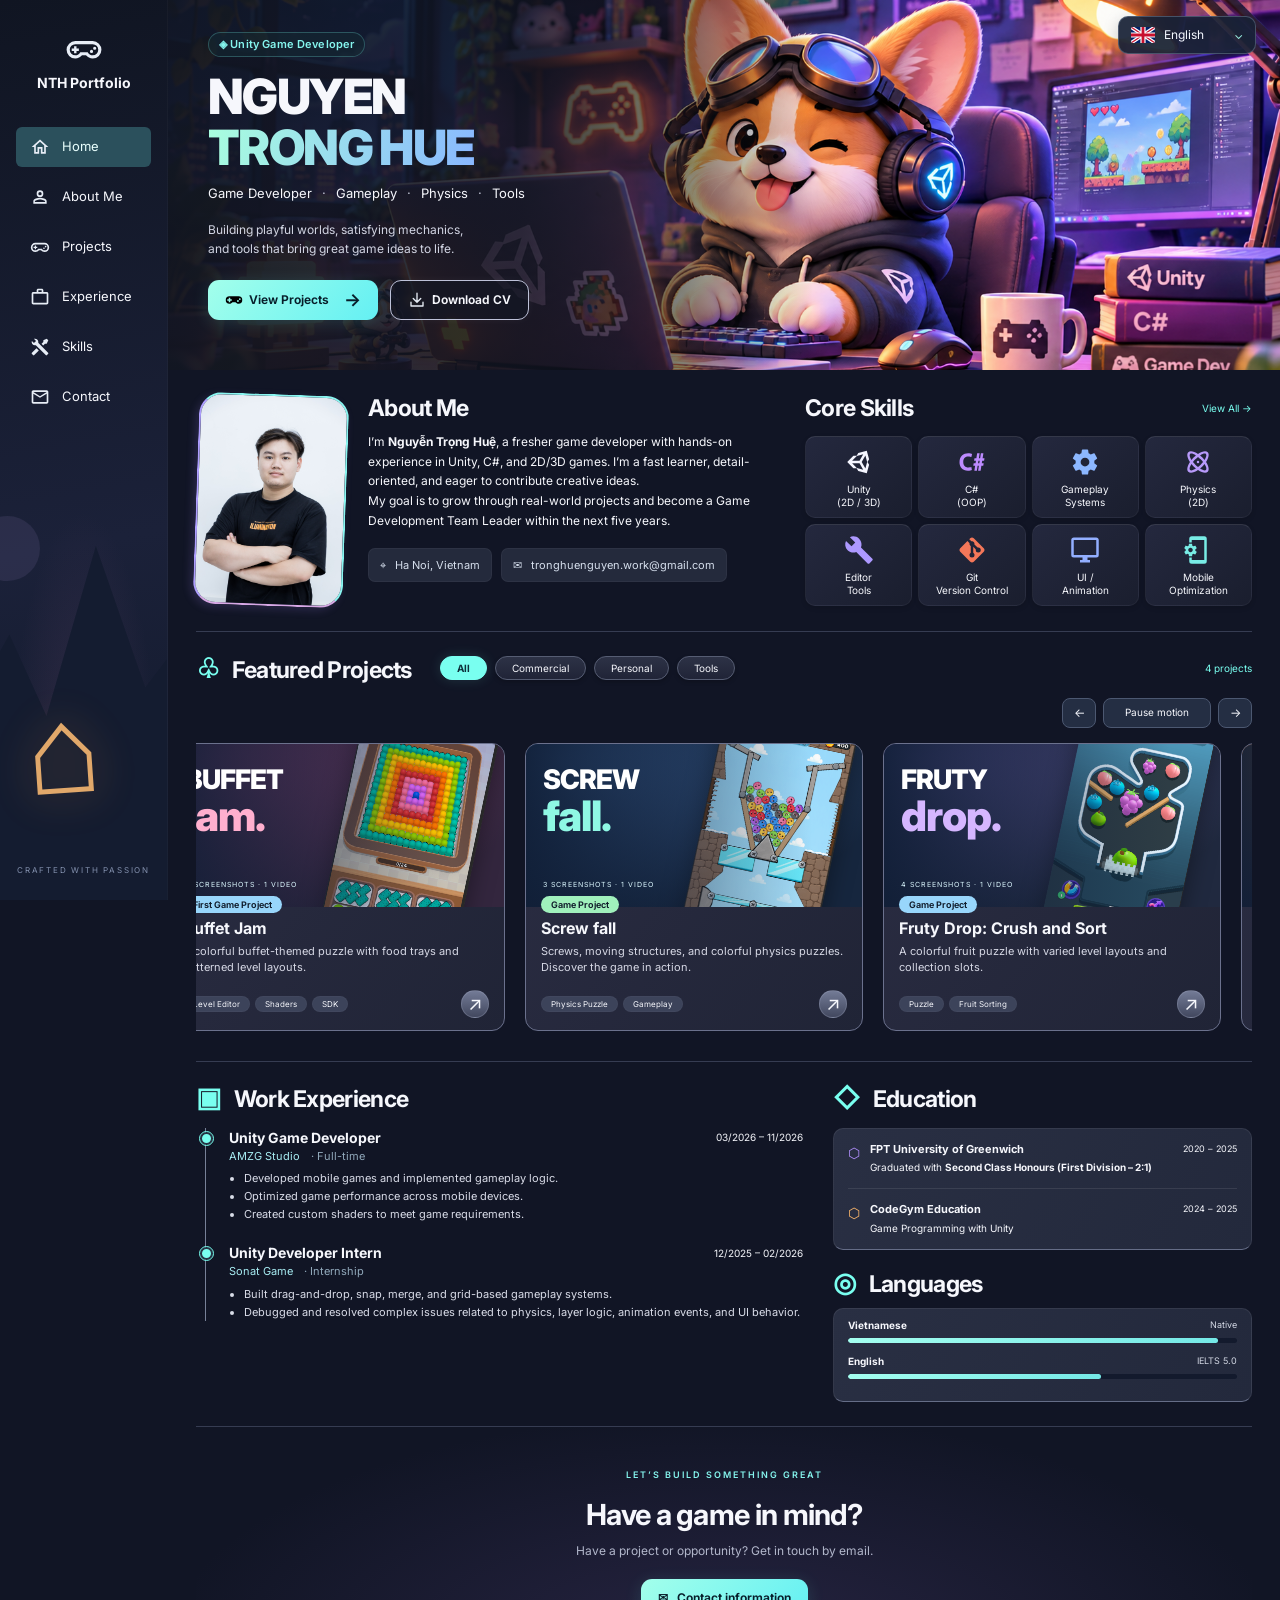
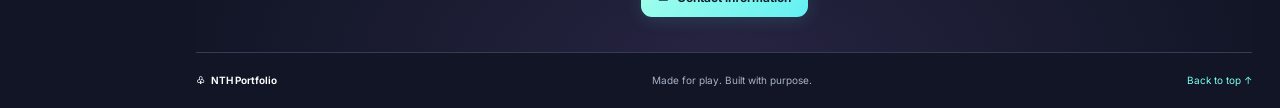
==== commit 69ec926b: "Correct portfolio contact email" ====
--- a/index.html
+++ b/index.html
@@ -45,7 +45,7 @@
       <div class="intro-grid">
         <section class="about" id="about" aria-labelledby="about-title">
           <div class="portrait"><img src="assets/portrait.jpg" alt="Portrait of Nguyen Trong Hue" width="2000" height="3000" decoding="async"></div>
-          <div class="about-copy"><h2 id="about-title">About Me</h2><p>I’m <strong>Nguyễn Trọng Huệ</strong>, a fresher game developer with hands-on experience in Unity, C#, and 2D/3D games. I’m a fast learner, detail-oriented, and eager to contribute creative ideas.</p><p>My goal is to grow through real-world projects and become a Game Development Team Leader within the next five years.</p><div class="contact-chips"><span>⌖ &nbsp; Ha Noi, Vietnam</span><a href="mailto:nguyentronghue.work@gmail.com">✉ &nbsp; nguyentronghue.work@gmail.com</a></div></div>
+          <div class="about-copy"><h2 id="about-title">About Me</h2><p>I’m <strong>Nguyễn Trọng Huệ</strong>, a fresher game developer with hands-on experience in Unity, C#, and 2D/3D games. I’m a fast learner, detail-oriented, and eager to contribute creative ideas.</p><p>My goal is to grow through real-world projects and become a Game Development Team Leader within the next five years.</p><div class="contact-chips"><span>⌖ &nbsp; Ha Noi, Vietnam</span><a href="mailto:tronghuenguyen.work@gmail.com">✉ &nbsp; tronghuenguyen.work@gmail.com</a></div></div>
         </section>
         <section id="skills" aria-labelledby="skills-title"><div class="section-heading"><h2 id="skills-title">Core Skills</h2><a href="#skill-list">View All →</a></div><div class="skills-grid" id="skill-list">
           <div class="skill"><b><img src="assets/icons/unity.svg" alt="" width="30" height="30"></b><span>Unity<small>(2D / 3D)</small></span></div><div class="skill"><b><img src="assets/icons/language-csharp.svg" alt="" width="30" height="30"></b><span>C#<small>(OOP)</small></span></div><div class="skill"><b><img src="assets/icons/cog.svg" alt="" width="30" height="30"></b><span>Gameplay<small>Systems</small></span></div><div class="skill"><b><img src="assets/icons/atom.svg" alt="" width="30" height="30"></b><span>Physics<small>(2D)</small></span></div>
@@ -73,7 +73,7 @@
     </div>
   </main>
 
-  <dialog id="contact-dialog"><button class="dialog-close" aria-label="Close contact information">×</button><h2>Let’s work together</h2><p>Based in Ha Noi, Vietnam. Email: <a href="mailto:nguyentronghue.work@gmail.com">nguyentronghue.work@gmail.com</a></p></dialog>
+  <dialog id="contact-dialog"><button class="dialog-close" aria-label="Close contact information">×</button><h2>Let’s work together</h2><p>Based in Ha Noi, Vietnam. Email: <a href="mailto:tronghuenguyen.work@gmail.com">tronghuenguyen.work@gmail.com</a></p></dialog>
   <div class="project-preview" id="project-preview" aria-hidden="true" hidden><div class="preview-heading"><span class="preview-dot"></span> GAMEPLAY PREVIEW</div><video id="project-preview-video" muted loop playsinline preload="none" tabindex="-1"></video><div class="preview-footer"><strong id="project-preview-title"></strong><span id="project-preview-status">Muted preview &middot; Click card to explore</span></div></div>
 </body>
 </html>
--- a/styles.css
+++ b/styles.css
@@ -1,6 +1,6 @@
 @import url('https://fonts.googleapis.com/css2?family=Inter:wght@400;450;500;550;600;650;700;750;800;850;900&display=swap');
 
-:root{color-scheme:dark;--bg:#111525;--panel:#202538;--line:#363c52;--text:#f6f7fc;--muted:#b2b7cb;--accent:#79fff0;--purple:#b390ff}*{box-sizing:border-box}html{scroll-behavior:smooth;scroll-padding-top:24px}body{margin:0;background:var(--bg);color:var(--text);font:14px/1.5 Inter,Arial,sans-serif}a{color:inherit;text-decoration:none}button{font:inherit;cursor:pointer;color:inherit}button,a{-webkit-tap-highlight-color:transparent}button:focus-visible,a:focus-visible{outline:2px solid var(--accent);outline-offset:5px}button{border:0}h1,h2,h3,p{margin:0}h2{font-size:23px;letter-spacing:-.7px;line-height:1.3}h3{font-size:16px;line-height:1.4}section{scroll-margin-top:24px}.sidebar{position:fixed;inset:0 auto 0 0;width:168px;background:linear-gradient(170deg,#101522,#1b2139 60%,#11192b);border-right:1px solid #ffffff08;overflow:hidden;z-index:5}.brand{display:flex;align-items:center;flex-direction:column;gap:4px;padding:30px 5px 34px;font-size:14px}.brand-icon{font-size:42px;line-height:1.1;transform:rotate(180deg)}nav{padding:0 16px;display:grid;gap:10px}.nav-link{display:flex;align-items:center;gap:12px;padding:10px 14px;border-radius:6px;font-size:13px;transition:background .2s}.nav-link span{font-size:21px;width:20px;line-height:1}.nav-link:hover{background:#ffffff0b}.nav-link.active{background:#2b505c;color:#e9fffd}.sidebar-note{position:absolute;bottom:24px;left:0;width:100%;font-size:8px;text-align:center;letter-spacing:1.8px;color:#8390ad}.sidebar-landscape{position:absolute;bottom:0;left:0;width:100%;height:46%;overflow:hidden;background:radial-gradient(ellipse at 50% 80%,#61436766,transparent 65%)}.moon{position:absolute;width:65px;height:65px;background:#c5a5f518;border-radius:50%;top:30px;left:-25px}.mountains{position:absolute;inset:60px -40px 0;background:#141c30;clip-path:polygon(0 50%,20% 25%,35% 48%,55% 0,75% 40%,100% 17%,100% 100%,0 100%)}.cabin{position:absolute;bottom:90px;left:25px;font-size:125px;line-height:1;color:#e1a86a;text-shadow:0 0 40px #ec9c4c77;transform:rotate(-4deg)}main{margin-left:168px;max-width:1600px}.hero{position:relative;min-height:370px;overflow:hidden;background:linear-gradient(100deg,#111522,#1c2138)}.hero-copy{position:relative;z-index:2;width:58%;padding:32px 40px 28px;background:linear-gradient(90deg,#111522 30%,#111522dc 65%,transparent)}.eyebrow{display:inline-block;border:1px solid #67d4d24a;border-radius:30px;padding:3px 10px;font-size:11px;font-weight:600;color:#85f5ee;background:#14293299;letter-spacing:.15px}h1{font-size:clamp(34px,3.8vw,58px);font-weight:850;letter-spacing:-1.6px;line-height:1.06;margin:14px 0 10px}h1>span{background:linear-gradient(100deg,#a9ffde,#89b8ff);background-clip:text;color:transparent}.specialties{font-size:13px;white-space:nowrap}.specialties i{padding:0 6px;color:#c0c4d4;font-style:normal}.hero-description{font-size:12px;line-height:1.6;color:#d2d5e3;margin:17px 0 22px;max-width:370px}.hero-actions{display:flex;gap:12px;flex-wrap:wrap}.button{display:inline-flex;align-items:center;justify-content:center;gap:6px;border-radius:11px;padding:10px 17px;font-size:12px;font-weight:650;transition:transform .2s,box-shadow .2s}.button:hover{transform:translateY(-2px)}.button.primary{background:linear-gradient(130deg,#a3ffeb,#64f0f3);color:#071e2a;box-shadow:0 3px 17px #62f9ed24}.button.primary span{margin-left:9px;font-size:18px;line-height:1}.button.secondary{background:#11162399;border:1px solid #bdc1d8;box-shadow:0 0 10px #ffffff0b}.socials{display:flex;gap:22px;align-items:center;font-weight:800;color:#d0d3df;font-size:20px;margin:19px 7px 0}.hero-art{position:absolute;inset:0 0 0 40%;overflow:hidden;background:radial-gradient(ellipse at 65% 50%,#685299,#24243f 65%,#181e32)}.ambient-orb{position:absolute;border-radius:50%;filter:blur(35px)}.orb-one{background:#7b49f977;width:200px;height:160px;top:60px;right:5%}.orb-two{background:#ffa74955;width:120px;height:130px;top:30px;left:10%}.wall-frame{position:absolute;border:7px solid #343552;border-radius:6px;background:#253652;box-shadow:0 8px 12px #0005;text-align:center}.frame-one{width:92px;height:80px;top:14px;left:14%;color:#aa89de;font-size:50px;transform:rotate(-8deg)}.frame-two{width:100px;height:95px;top:15px;right:10%;color:#9acbff;font-size:62px;transform:rotate(8deg)}.desk{position:absolute;bottom:25px;height:22px;left:1%;right:0;background:linear-gradient(#ad7f79,#5b3c52);border-radius:50% 0 0 0;box-shadow:0 18px 40px #090d1e}.monitor{position:absolute;width:240px;height:170px;border:8px solid #151c30;border-bottom-width:15px;right:8%;bottom:85px;border-radius:10px;transform:rotate(4deg);background:linear-gradient(130deg,#252846,#413866);box-shadow:0 0 30px #9d87ff33}.monitor:after{content:'';position:absolute;bottom:-60px;left:46%;width:16px;height:50px;background:#27283e;transform:rotate(-4deg)}.monitor-code{padding:20px 12px}.monitor-code b{display:block;color:#b6ffef;font-size:19px;letter-spacing:2px}.monitor-code>span{color:#c6b4ef;font-size:11px}.code-line{height:4px;width:78%;background:#a49be259;border-radius:4px;margin-top:11px}.code-line.short{width:52%;background:#72eddf6b}.laptop{position:absolute;bottom:53px;left:23%;width:180px;height:120px;display:grid;place-items:center;font-size:60px;color:#ada0db;border:2px solid #a397b9;border-radius:10px;background:linear-gradient(135deg,#323149,#191a2e);transform:skew(10deg) rotate(-4deg);box-shadow:5px 10px 20px #0c1029}.coffee{position:absolute;right:5%;bottom:47px;font-size:57px;filter:drop-shadow(0 5px 7px #111)}.plant{position:absolute;color:#81a39a;font-size:100px;bottom:40px;left:6%;text-shadow:5px 6px #52695c}.art-caption{position:absolute;bottom:9px;right:15px;font-size:8px;letter-spacing:2px;color:#d1bddb90}.desk-lamp{position:absolute;top:80px;left:4%;width:55px;height:60px;background:#ffd690;border-radius:8px;box-shadow:0 0 36px #ffbf7459}.desk-lamp:after{content:'';position:absolute;top:60px;left:24px;width:6px;height:100px;background:#7c6b71}.content{padding:24px 28px 0}.intro-grid{display:grid;grid-template-columns:1.3fr 1fr;gap:28px;padding-bottom:25px;border-bottom:1px solid var(--line)}.about{display:flex;gap:22px;align-items:stretch}.portrait{flex:0 0 150px;min-height:184px;border:2px solid #89f5f0;border-left-color:#ae9eff;border-bottom-color:#d7a8e5;border-radius:23px;background:radial-gradient(ellipse at 50% 35%,#71879e,#303c55 60%,#24283e);display:flex;align-items:center;justify-content:center;flex-direction:column;box-shadow:-3px 3px 9px #a284f42b;transform:rotate(2deg)}.portrait>span{font-size:48px;font-weight:750;color:#d0e1ef7a}.portrait small{font-size:8px;letter-spacing:1.5px;color:#d1ddeb99}.about-copy h2{margin-bottom:8px}.about-copy>p{font-size:12px;line-height:1.65}.muted{color:var(--muted)}.about-copy .muted{font-size:10px;margin-top:7px}.contact-chips{display:flex;gap:7px;flex-wrap:wrap;margin-top:17px}.contact-chips>*{padding:6px 9px;border:1px solid #ffffff0a;border-radius:7px;background:#242a3c;font-size:9px;color:#d6dfed}.section-heading{display:flex;justify-content:space-between;align-items:center;gap:12px;margin-bottom:12px}.section-heading>a{font-size:10px;color:var(--accent);white-space:nowrap}.skills-grid{display:grid;grid-template-columns:repeat(4,1fr);gap:6px}.skill{display:flex;align-items:center;justify-content:center;flex-direction:column;text-align:center;min-height:82px;border:1px solid #ffffff0b;border-top-color:#ffffff1a;border-radius:10px;background:linear-gradient(140deg,#24283e,#1a1e2e);box-shadow:0 2px 5px #0002}.skill b{font-size:30px;font-weight:500;line-height:1.2;margin-bottom:3px}.skill span{font-size:10px;line-height:1.3}.skill small{display:block;font-size:10px}.purple{color:var(--purple)}.blue{color:#8caaff}.orange{color:#ffb96c}.cyan{color:#7ce5e4}.heading-icon{color:var(--accent);font-size:27px;margin-right:8px}.projects-section{padding:19px 0 16px;border-bottom:1px solid var(--line)}.projects-heading{justify-content:flex-start;flex-wrap:wrap}.filters{display:flex;gap:8px;margin-left:16px}.filters button{background:linear-gradient(#2d3246,#202437);border:1px solid #565d73;border-radius:25px;font-size:10px;padding:4px 16px;line-height:1.4;box-shadow:0 2px 4px #0003}.filters button.selected{color:#0e303b;background:var(--accent);border-color:var(--accent);font-weight:700;box-shadow:0 0 13px #7affef22}.project-count{margin-left:auto;font-size:10px;color:var(--accent)}.project-grid{display:grid;grid-template-columns:repeat(3,minmax(0,1fr));gap:20px}.project-card{background:linear-gradient(130deg,#2b2d43,#202436);border:1px solid #6b718d;border-radius:13px;overflow:hidden;transition:transform .2s,border-color .2s}.project-card:hover{transform:translateY(-4px);border-color:#a2f0e4}.project-card[hidden]{display:none}.project-art{height:163px;position:relative;overflow:hidden}.project-art>small{position:absolute;bottom:9px;right:9px;font-size:7px;letter-spacing:1.4px;color:#fff9}.puzzle-art{background:radial-gradient(circle at 20% 20%,#ffe0ce,transparent 35%),linear-gradient(140deg,#93c4f0,#c1ade0 60%,#86bce5)}.bubble{position:absolute;width:40px;height:40px;border-radius:50%;box-shadow:inset -5px -7px 9px #0003,inset 4px 4px 5px #ffffffaa,0 4px 6px #24327355}.b1{background:#e149dc;top:47px;left:25%}.b2{background:#fbd132;top:31px;left:48%}.b3{background:#85dc38;top:65px;left:65%}.b4{background:#eb5a5e;top:33px;left:77%}.puzzle-bar{height:21px;background:linear-gradient(#ffdc80,#dfa043);border:2px solid #ffd381;border-radius:6px;position:absolute;box-shadow:0 5px 6px #0003}.puzzle-bar:after{content:'✚';font-size:15px;position:absolute;left:8px;top:-2px;color:#8b83a8}.bar-one{width:70%;left:10%;top:96px;transform:rotate(18deg)}.bar-two{width:62%;right:4%;top:105px;transform:rotate(-25deg);background:linear-gradient(#ef9bdc,#c85fae);border-color:#f5b5dc}.bar-three{width:49%;left:28%;top:93px;transform:rotate(60deg)}.grove-art{background:linear-gradient(#97d9eb 0 45%,#8cbd59 45%,#6aa347)}.sun{position:absolute;top:15px;right:22%;width:30px;height:30px;border-radius:50%;background:#ffe4a5;box-shadow:0 0 30px #fff4c6}.hills{position:absolute;top:40px;left:-5%;width:110%;height:150px;background:#58985f;clip-path:polygon(0 20%,20% 0,40% 35%,60% 10%,80% 30%,100% 10%,100% 100%,0 100%)}.tree{position:absolute;line-height:1;font-size:125px;color:#28694f;text-shadow:4px 3px #448f54;bottom:15px}.tree-one{left:-5px}.tree-two{right:-7px;font-size:105px;color:#3a7a46}.house{font-size:150px;color:#edbd7e;position:absolute;left:33%;bottom:-24px;text-shadow:3px 2px #8c5f43}.garden{position:absolute;left:12%;bottom:14px;width:70px;height:30px;transform:skew(-15deg);background:repeating-linear-gradient(0deg,#b7814a 0 5px,#78a84a 5px 10px);border:3px solid #b99564}.editor-art{background:#292c36;padding:7px}.editor-toolbar{background:#41424d;font-size:7px;padding:3px}.editor-layout{display:grid;grid-template-columns:23% 53% 24%;height:130px;gap:2px}.editor-tree,.editor-inspector{font-size:6px;color:#bfc0ca;padding:9px 4px;line-height:2;background:#34343d}.editor-canvas{position:relative;background:repeating-linear-gradient(0deg,transparent 0 19px,#ccd6f01a 19px 20px),repeating-linear-gradient(90deg,#506d9b 0 19px,#ccd6f033 19px 20px)}.editor-piece{position:absolute;left:23%;top:36%;width:75%;height:15px;border-radius:5px;background:#e5a847;border:2px solid #ffdf7e;transform:rotate(-30deg);box-shadow:0 20px 0 -1px #c5a07c}.editor-inspector hr{border:0;border-top:1px solid #7775;margin:5px 0}.project-body{padding:0 15px 12px;position:relative}.category{display:inline-block;padding:2px 10px;font-size:9px;font-weight:650;border-radius:20px;position:relative;top:-11px;margin-bottom:-5px;color:#101c2b}.commercial{background:#a0f1bc}.personal{background:#98d6fb}.tools{background:#c59cf6}.project-body h3{font-size:16px;margin-top:-2px}.project-body>p{font-size:11px;color:#d6d8e5;line-height:1.45;margin:4px 0 10px;min-height:32px}.card-bottom{display:flex;align-items:center;justify-content:space-between;gap:5px}.tags{display:flex;gap:5px;flex-wrap:wrap}.tags span{background:#3c435a;border:1px solid #ffffff06;border-radius:20px;font-size:8px;padding:1px 9px}.project-open{width:28px;height:28px;flex-shrink:0;background:linear-gradient(#737b96,#42485f);border:1px solid #a4abc34a;border-radius:50%;font-size:19px;line-height:1}.sample-note{color:#818ba4;font-size:9px;margin-top:9px;text-align:right}.resume-grid{display:grid;grid-template-columns:1.45fr 1fr;gap:30px;padding:18px 0 24px}.resume-grid h2{margin-bottom:13px}.timeline{border-left:1px solid #778097;margin-left:9px;padding-left:23px}.job{position:relative;margin-bottom:20px}.job:last-child{margin-bottom:0}.job:before{content:'';position:absolute;top:4px;left:-29px;width:9px;height:9px;border-radius:50%;background:var(--accent);border:2px solid #263344;outline:1px solid var(--accent)}.job-heading{display:flex;align-items:center;justify-content:space-between;gap:10px}.job-heading h3{font-size:14px}.job-heading>span{font-size:10px;white-space:nowrap}.company{font-size:11px;color:#a7ecf2}.company>span{color:#91a9bb;margin-left:8px}.job ul{padding-left:15px;margin:5px 0 0;color:#d9dce8;font-size:11px;line-height:1.65}.education-card,.language-card{background:linear-gradient(120deg,#292f43,#23293c);border:1px solid #ffffff13;border-bottom-color:#656d87;border-radius:10px;padding:0 14px}.education-card article{display:flex;align-items:flex-start;gap:10px;padding:13px 0}.education-card article+article{border-top:1px solid #ffffff17}.education-card h3{font-size:11px}.education-card p{font-size:10px;margin-top:3px}.education-card small{font-size:9px;margin-left:auto;white-space:nowrap}.languages{margin-top:15px}.languages h2{margin-bottom:8px}.language-card{padding:9px 14px 11px}.language-card p{display:flex;justify-content:space-between;font-size:10px}.language-card p span{font-size:9px;color:#d3d8e4}.language-track{height:5px;background:#131a2d;border-radius:20px;margin:5px 0 11px;overflow:hidden}.language-track>span{display:block;height:100%;width:95%;background:linear-gradient(90deg,#a4fff0,#75e9e7);border-radius:20px}.language-track .english{width:65%}.language-card>small{font-size:8px;color:#9aa5bf}.contact-section{padding:35px 20px;text-align:center;border-top:1px solid var(--line);background:radial-gradient(ellipse at 50% 100%,#51417a55,transparent 75%)}.contact-section h2{font-size:29px;margin:12px 0 8px}.contact-section p{color:var(--muted);font-size:12px;margin-bottom:19px}.contact-section .eyebrow{border:0;background:none;font-size:9px;letter-spacing:2px}footer{display:flex;justify-content:space-between;align-items:center;gap:15px;border-top:1px solid var(--line);padding:20px 0;font-size:10px;color:#aab2c8}.footer-brand{color:#fff;font-weight:650}footer>a:last-child{color:var(--accent)}dialog{max-width:590px;width:calc(100% - 32px);padding:35px;background:#1d2337;color:var(--text);border:1px solid #758099;border-radius:18px;box-shadow:0 30px 100px #0008}dialog::backdrop{background:#070b19c9;backdrop-filter:blur(7px)}dialog h2{margin:15px 0 10px}dialog p{font-size:13px;line-height:1.7;margin:9px 0}.dialog-close{position:absolute;right:12px;top:8px;background:transparent;font-size:28px}.dialog-placeholder{padding:48px 20px;margin:22px 0;border:1px dashed #666e8b;border-radius:9px;text-align:center;color:#b0b8cf;background:linear-gradient(135deg,#333452,#252d46)}.skip-link{position:fixed;top:-60px;left:180px;z-index:20;background:var(--accent);color:#111;padding:10px}.skip-link:focus{top:8px}
+:root{color-scheme:dark;--bg:#111525;--panel:#202538;--line:#363c52;--text:#f6f7fc;--muted:#b2b7cb;--accent:#79fff0;--purple:#b390ff}*{box-sizing:border-box}html{scroll-behavior:smooth;scroll-padding-top:24px}body{margin:0;background:var(--bg);color:var(--text);font:14px/1.5 Inter,Arial,sans-serif}a{color:inherit;text-decoration:none}button{font:inherit;cursor:pointer;color:inherit}button,a{-webkit-tap-highlight-color:transparent}button:focus-visible,a:focus-visible{outline:2px solid var(--accent);outline-offset:5px}button{border:0}h1,h2,h3,p{margin:0}h2{font-size:23px;letter-spacing:-.7px;line-height:1.3}h3{font-size:16px;line-height:1.4}section{scroll-margin-top:24px}.sidebar{position:fixed;inset:0 auto 0 0;width:168px;background:linear-gradient(170deg,#101522,#1b2139 60%,#11192b);border-right:1px solid #ffffff08;overflow:hidden;z-index:5}.brand{display:flex;align-items:center;flex-direction:column;gap:4px;padding:30px 5px 34px;font-size:14px}.brand-icon{font-size:42px;line-height:1.1;transform:rotate(180deg)}nav{padding:0 16px;display:grid;gap:10px}.nav-link{display:flex;align-items:center;gap:12px;padding:10px 14px;border-radius:6px;font-size:13px;transition:background .2s}.nav-link span{font-size:21px;width:20px;line-height:1}.nav-link:hover{background:#ffffff0b}.nav-link.active{background:#2b505c;color:#e9fffd}.sidebar-note{position:absolute;bottom:24px;left:0;width:100%;font-size:8px;text-align:center;letter-spacing:1.8px;color:#8390ad}.sidebar-landscape{position:absolute;bottom:0;left:0;width:100%;height:46%;overflow:hidden;background:radial-gradient(ellipse at 50% 80%,#61436766,transparent 65%)}.moon{position:absolute;width:65px;height:65px;background:#c5a5f518;border-radius:50%;top:30px;left:-25px}.mountains{position:absolute;inset:60px -40px 0;background:#141c30;clip-path:polygon(0 50%,20% 25%,35% 48%,55% 0,75% 40%,100% 17%,100% 100%,0 100%)}.cabin{position:absolute;bottom:90px;left:25px;font-size:125px;line-height:1;color:#e1a86a;text-shadow:0 0 40px #ec9c4c77;transform:rotate(-4deg)}main{margin-left:168px;min-width:0}.hero{position:relative;min-height:370px;overflow:hidden;background:linear-gradient(100deg,#111522,#1c2138)}.hero-copy{position:relative;z-index:2;width:58%;padding:32px 40px 28px;background:linear-gradient(90deg,#111522 30%,#111522dc 65%,transparent)}.eyebrow{display:inline-block;border:1px solid #67d4d24a;border-radius:30px;padding:3px 10px;font-size:11px;font-weight:600;color:#85f5ee;background:#14293299;letter-spacing:.15px}h1{font-size:clamp(34px,3.8vw,58px);font-weight:850;letter-spacing:-1.6px;line-height:1.06;margin:14px 0 10px}h1>span{background:linear-gradient(100deg,#a9ffde,#89b8ff);background-clip:text;color:transparent}.specialties{font-size:13px;white-space:nowrap}.specialties i{padding:0 6px;color:#c0c4d4;font-style:normal}.hero-description{font-size:12px;line-height:1.6;color:#d2d5e3;margin:17px 0 22px;max-width:370px}.hero-actions{display:flex;gap:12px;flex-wrap:wrap}.button{display:inline-flex;align-items:center;justify-content:center;gap:6px;border-radius:11px;padding:10px 17px;font-size:12px;font-weight:650;transition:transform .2s,box-shadow .2s}.button:hover{transform:translateY(-2px)}.button.primary{background:linear-gradient(130deg,#a3ffeb,#64f0f3);color:#071e2a;box-shadow:0 3px 17px #62f9ed24}.button.primary span{margin-left:9px;font-size:18px;line-height:1}.button.secondary{background:#11162399;border:1px solid #bdc1d8;box-shadow:0 0 10px #ffffff0b}.socials{display:flex;gap:22px;align-items:center;font-weight:800;color:#d0d3df;font-size:20px;margin:19px 7px 0}.hero-art{position:absolute;inset:0 0 0 40%;overflow:hidden;background:radial-gradient(ellipse at 65% 50%,#685299,#24243f 65%,#181e32)}.ambient-orb{position:absolute;border-radius:50%;filter:blur(35px)}.orb-one{background:#7b49f977;width:200px;height:160px;top:60px;right:5%}.orb-two{background:#ffa74955;width:120px;height:130px;top:30px;left:10%}.wall-frame{position:absolute;border:7px solid #343552;border-radius:6px;background:#253652;box-shadow:0 8px 12px #0005;text-align:center}.frame-one{width:92px;height:80px;top:14px;left:14%;color:#aa89de;font-size:50px;transform:rotate(-8deg)}.frame-two{width:100px;height:95px;top:15px;right:10%;color:#9acbff;font-size:62px;transform:rotate(8deg)}.desk{position:absolute;bottom:25px;height:22px;left:1%;right:0;background:linear-gradient(#ad7f79,#5b3c52);border-radius:50% 0 0 0;box-shadow:0 18px 40px #090d1e}.monitor{position:absolute;width:240px;height:170px;border:8px solid #151c30;border-bottom-width:15px;right:8%;bottom:85px;border-radius:10px;transform:rotate(4deg);background:linear-gradient(130deg,#252846,#413866);box-shadow:0 0 30px #9d87ff33}.monitor:after{content:'';position:absolute;bottom:-60px;left:46%;width:16px;height:50px;background:#27283e;transform:rotate(-4deg)}.monitor-code{padding:20px 12px}.monitor-code b{display:block;color:#b6ffef;font-size:19px;letter-spacing:2px}.monitor-code>span{color:#c6b4ef;font-size:11px}.code-line{height:4px;width:78%;background:#a49be259;border-radius:4px;margin-top:11px}.code-line.short{width:52%;background:#72eddf6b}.laptop{position:absolute;bottom:53px;left:23%;width:180px;height:120px;display:grid;place-items:center;font-size:60px;color:#ada0db;border:2px solid #a397b9;border-radius:10px;background:linear-gradient(135deg,#323149,#191a2e);transform:skew(10deg) rotate(-4deg);box-shadow:5px 10px 20px #0c1029}.coffee{position:absolute;right:5%;bottom:47px;font-size:57px;filter:drop-shadow(0 5px 7px #111)}.plant{position:absolute;color:#81a39a;font-size:100px;bottom:40px;left:6%;text-shadow:5px 6px #52695c}.art-caption{position:absolute;bottom:9px;right:15px;font-size:8px;letter-spacing:2px;color:#d1bddb90}.desk-lamp{position:absolute;top:80px;left:4%;width:55px;height:60px;background:#ffd690;border-radius:8px;box-shadow:0 0 36px #ffbf7459}.desk-lamp:after{content:'';position:absolute;top:60px;left:24px;width:6px;height:100px;background:#7c6b71}.content{padding:24px 28px 0}.intro-grid{display:grid;grid-template-columns:1.3fr 1fr;gap:28px;padding-bottom:25px;border-bottom:1px solid var(--line)}.about{display:flex;gap:22px;align-items:stretch}.portrait{flex:0 0 150px;min-height:184px;border:2px solid #89f5f0;border-left-color:#ae9eff;border-bottom-color:#d7a8e5;border-radius:23px;background:radial-gradient(ellipse at 50% 35%,#71879e,#303c55 60%,#24283e);display:flex;align-items:center;justify-content:center;flex-direction:column;box-shadow:-3px 3px 9px #a284f42b;transform:rotate(2deg)}.portrait>span{font-size:48px;font-weight:750;color:#d0e1ef7a}.portrait small{font-size:8px;letter-spacing:1.5px;color:#d1ddeb99}.about-copy h2{margin-bottom:8px}.about-copy>p{font-size:12px;line-height:1.65}.muted{color:var(--muted)}.about-copy .muted{font-size:10px;margin-top:7px}.contact-chips{display:flex;gap:7px;flex-wrap:wrap;margin-top:17px}.contact-chips>*{padding:6px 9px;border:1px solid #ffffff0a;border-radius:7px;background:#242a3c;font-size:9px;color:#d6dfed}.section-heading{display:flex;justify-content:space-between;align-items:center;gap:12px;margin-bottom:12px}.section-heading>a{font-size:10px;color:var(--accent);white-space:nowrap}.skills-grid{display:grid;grid-template-columns:repeat(4,1fr);gap:6px}.skill{display:flex;align-items:center;justify-content:center;flex-direction:column;text-align:center;min-height:82px;border:1px solid #ffffff0b;border-top-color:#ffffff1a;border-radius:10px;background:linear-gradient(140deg,#24283e,#1a1e2e);box-shadow:0 2px 5px #0002}.skill b{font-size:30px;font-weight:500;line-height:1.2;margin-bottom:3px}.skill span{font-size:10px;line-height:1.3}.skill small{display:block;font-size:10px}.purple{color:var(--purple)}.blue{color:#8caaff}.orange{color:#ffb96c}.cyan{color:#7ce5e4}.heading-icon{color:var(--accent);font-size:27px;margin-right:8px}.projects-section{padding:19px 0 16px;border-bottom:1px solid var(--line)}.projects-heading{justify-content:flex-start;flex-wrap:wrap}.filters{display:flex;gap:8px;margin-left:16px}.filters button{background:linear-gradient(#2d3246,#202437);border:1px solid #565d73;border-radius:25px;font-size:10px;padding:4px 16px;line-height:1.4;box-shadow:0 2px 4px #0003}.filters button.selected{color:#0e303b;background:var(--accent);border-color:var(--accent);font-weight:700;box-shadow:0 0 13px #7affef22}.project-count{margin-left:auto;font-size:10px;color:var(--accent)}.project-grid{display:grid;grid-template-columns:repeat(3,minmax(0,1fr));gap:20px}.project-card{background:linear-gradient(130deg,#2b2d43,#202436);border:1px solid #6b718d;border-radius:13px;overflow:hidden;transition:transform .2s,border-color .2s}.project-card:hover{transform:translateY(-4px);border-color:#a2f0e4}.project-card[hidden]{display:none}.project-art{height:163px;position:relative;overflow:hidden}.project-art>small{position:absolute;bottom:9px;right:9px;font-size:7px;letter-spacing:1.4px;color:#fff9}.puzzle-art{background:radial-gradient(circle at 20% 20%,#ffe0ce,transparent 35%),linear-gradient(140deg,#93c4f0,#c1ade0 60%,#86bce5)}.bubble{position:absolute;width:40px;height:40px;border-radius:50%;box-shadow:inset -5px -7px 9px #0003,inset 4px 4px 5px #ffffffaa,0 4px 6px #24327355}.b1{background:#e149dc;top:47px;left:25%}.b2{background:#fbd132;top:31px;left:48%}.b3{background:#85dc38;top:65px;left:65%}.b4{background:#eb5a5e;top:33px;left:77%}.puzzle-bar{height:21px;background:linear-gradient(#ffdc80,#dfa043);border:2px solid #ffd381;border-radius:6px;position:absolute;box-shadow:0 5px 6px #0003}.puzzle-bar:after{content:'✚';font-size:15px;position:absolute;left:8px;top:-2px;color:#8b83a8}.bar-one{width:70%;left:10%;top:96px;transform:rotate(18deg)}.bar-two{width:62%;right:4%;top:105px;transform:rotate(-25deg);background:linear-gradient(#ef9bdc,#c85fae);border-color:#f5b5dc}.bar-three{width:49%;left:28%;top:93px;transform:rotate(60deg)}.grove-art{background:linear-gradient(#97d9eb 0 45%,#8cbd59 45%,#6aa347)}.sun{position:absolute;top:15px;right:22%;width:30px;height:30px;border-radius:50%;background:#ffe4a5;box-shadow:0 0 30px #fff4c6}.hills{position:absolute;top:40px;left:-5%;width:110%;height:150px;background:#58985f;clip-path:polygon(0 20%,20% 0,40% 35%,60% 10%,80% 30%,100% 10%,100% 100%,0 100%)}.tree{position:absolute;line-height:1;font-size:125px;color:#28694f;text-shadow:4px 3px #448f54;bottom:15px}.tree-one{left:-5px}.tree-two{right:-7px;font-size:105px;color:#3a7a46}.house{font-size:150px;color:#edbd7e;position:absolute;left:33%;bottom:-24px;text-shadow:3px 2px #8c5f43}.garden{position:absolute;left:12%;bottom:14px;width:70px;height:30px;transform:skew(-15deg);background:repeating-linear-gradient(0deg,#b7814a 0 5px,#78a84a 5px 10px);border:3px solid #b99564}.editor-art{background:#292c36;padding:7px}.editor-toolbar{background:#41424d;font-size:7px;padding:3px}.editor-layout{display:grid;grid-template-columns:23% 53% 24%;height:130px;gap:2px}.editor-tree,.editor-inspector{font-size:6px;color:#bfc0ca;padding:9px 4px;line-height:2;background:#34343d}.editor-canvas{position:relative;background:repeating-linear-gradient(0deg,transparent 0 19px,#ccd6f01a 19px 20px),repeating-linear-gradient(90deg,#506d9b 0 19px,#ccd6f033 19px 20px)}.editor-piece{position:absolute;left:23%;top:36%;width:75%;height:15px;border-radius:5px;background:#e5a847;border:2px solid #ffdf7e;transform:rotate(-30deg);box-shadow:0 20px 0 -1px #c5a07c}.editor-inspector hr{border:0;border-top:1px solid #7775;margin:5px 0}.project-body{padding:0 15px 12px;position:relative}.category{display:inline-block;padding:2px 10px;font-size:9px;font-weight:650;border-radius:20px;position:relative;top:-11px;margin-bottom:-5px;color:#101c2b}.commercial{background:#a0f1bc}.personal{background:#98d6fb}.tools{background:#c59cf6}.project-body h3{font-size:16px;margin-top:-2px}.project-body>p{font-size:11px;color:#d6d8e5;line-height:1.45;margin:4px 0 10px;min-height:32px}.card-bottom{display:flex;align-items:center;justify-content:space-between;gap:5px}.tags{display:flex;gap:5px;flex-wrap:wrap}.tags span{background:#3c435a;border:1px solid #ffffff06;border-radius:20px;font-size:8px;padding:1px 9px}.project-open{width:28px;height:28px;flex-shrink:0;background:linear-gradient(#737b96,#42485f);border:1px solid #a4abc34a;border-radius:50%;font-size:19px;line-height:1}.sample-note{color:#818ba4;font-size:9px;margin-top:9px;text-align:right}.resume-grid{display:grid;grid-template-columns:1.45fr 1fr;gap:30px;padding:18px 0 24px}.resume-grid h2{margin-bottom:13px}.timeline{border-left:1px solid #778097;margin-left:9px;padding-left:23px}.job{position:relative;margin-bottom:20px}.job:last-child{margin-bottom:0}.job:before{content:'';position:absolute;top:4px;left:-29px;width:9px;height:9px;border-radius:50%;background:var(--accent);border:2px solid #263344;outline:1px solid var(--accent)}.job-heading{display:flex;align-items:center;justify-content:space-between;gap:10px}.job-heading h3{font-size:14px}.job-heading>span{font-size:10px;white-space:nowrap}.company{font-size:11px;color:#a7ecf2}.company>span{color:#91a9bb;margin-left:8px}.job ul{padding-left:15px;margin:5px 0 0;color:#d9dce8;font-size:11px;line-height:1.65}.education-card,.language-card{background:linear-gradient(120deg,#292f43,#23293c);border:1px solid #ffffff13;border-bottom-color:#656d87;border-radius:10px;padding:0 14px}.education-card article{display:flex;align-items:flex-start;gap:10px;padding:13px 0}.education-card article+article{border-top:1px solid #ffffff17}.education-card h3{font-size:11px}.education-card p{font-size:10px;margin-top:3px}.education-card small{font-size:9px;margin-left:auto;white-space:nowrap}.languages{margin-top:15px}.languages h2{margin-bottom:8px}.language-card{padding:9px 14px 11px}.language-card p{display:flex;justify-content:space-between;font-size:10px}.language-card p span{font-size:9px;color:#d3d8e4}.language-track{height:5px;background:#131a2d;border-radius:20px;margin:5px 0 11px;overflow:hidden}.language-track>span{display:block;height:100%;width:95%;background:linear-gradient(90deg,#a4fff0,#75e9e7);border-radius:20px}.language-track .english{width:65%}.language-card>small{font-size:8px;color:#9aa5bf}.contact-section{padding:35px 20px;text-align:center;border-top:1px solid var(--line);background:radial-gradient(ellipse at 50% 100%,#51417a55,transparent 75%)}.contact-section h2{font-size:29px;margin:12px 0 8px}.contact-section p{color:var(--muted);font-size:12px;margin-bottom:19px}.contact-section .eyebrow{border:0;background:none;font-size:9px;letter-spacing:2px}footer{display:flex;justify-content:space-between;align-items:center;gap:15px;border-top:1px solid var(--line);padding:20px 0;font-size:10px;color:#aab2c8}.footer-brand{color:#fff;font-weight:650}footer>a:last-child{color:var(--accent)}dialog{max-width:590px;width:calc(100% - 32px);padding:35px;background:#1d2337;color:var(--text);border:1px solid #758099;border-radius:18px;box-shadow:0 30px 100px #0008}dialog::backdrop{background:#070b19c9;backdrop-filter:blur(7px)}dialog h2{margin:15px 0 10px}dialog p{font-size:13px;line-height:1.7;margin:9px 0}.dialog-close{position:absolute;right:12px;top:8px;background:transparent;font-size:28px}.dialog-placeholder{padding:48px 20px;margin:22px 0;border:1px dashed #666e8b;border-radius:9px;text-align:center;color:#b0b8cf;background:linear-gradient(135deg,#333452,#252d46)}.skip-link{position:fixed;top:-60px;left:180px;z-index:20;background:var(--accent);color:#111;padding:10px}.skip-link:focus{top:8px}
 @media(min-width:1500px){.hero{min-height:420px}.hero-copy{padding:45px 50px}.content{padding:30px 40px 0}.project-art{height:210px}.monitor{width:300px;height:210px}.laptop{width:230px;height:145px}.intro-grid{gap:40px}.portrait{flex-basis:180px}}
 @media(max-width:1150px){.sidebar{width:140px}main{margin-left:140px}.brand{font-size:12px}nav{padding:0 10px}.nav-link{padding:9px;font-size:12px}.hero-copy{padding:28px;width:64%}.hero-art{left:35%}.content{padding:22px 22px 0}.intro-grid{grid-template-columns:1.2fr 1fr;gap:20px}.portrait{flex-basis:115px}.about{gap:15px}.about-copy>p{font-size:11px}h2{font-size:20px}.skill{min-height:76px}.projects-heading{gap:10px}.filters{margin-left:0}.filters button{padding:4px 12px}.project-grid{gap:14px}.project-art{height:143px}.resume-grid{gap:20px}.project-body{padding-left:11px;padding-right:11px}.project-body h3{font-size:14px}.education-card small{display:none}}
 @media(max-width:900px){.intro-grid{grid-template-columns:1fr}.portrait{flex-basis:145px;min-height:170px}.skills-grid{grid-template-columns:repeat(8,1fr)}.skill{min-height:80px}.skill span,.skill small{font-size:9px}.hero-copy{width:75%}.hero-art{left:29%;opacity:.7}.hero-description{max-width:300px}.specialties{font-size:11px}.project-grid{gap:10px}.project-art{height:125px}.project-body>p{font-size:10px;min-height:44px}.tags span{padding:1px 6px;font-size:7px}.resume-grid{grid-template-columns:1fr}.education-column{display:grid;grid-template-columns:1fr 1fr;gap:18px}.languages{margin-top:0}.education-card small{display:inline}.project-count{display:none}.project-body h3{font-size:13px}.filters{margin-left:auto}.filters button{padding:4px 9px}}
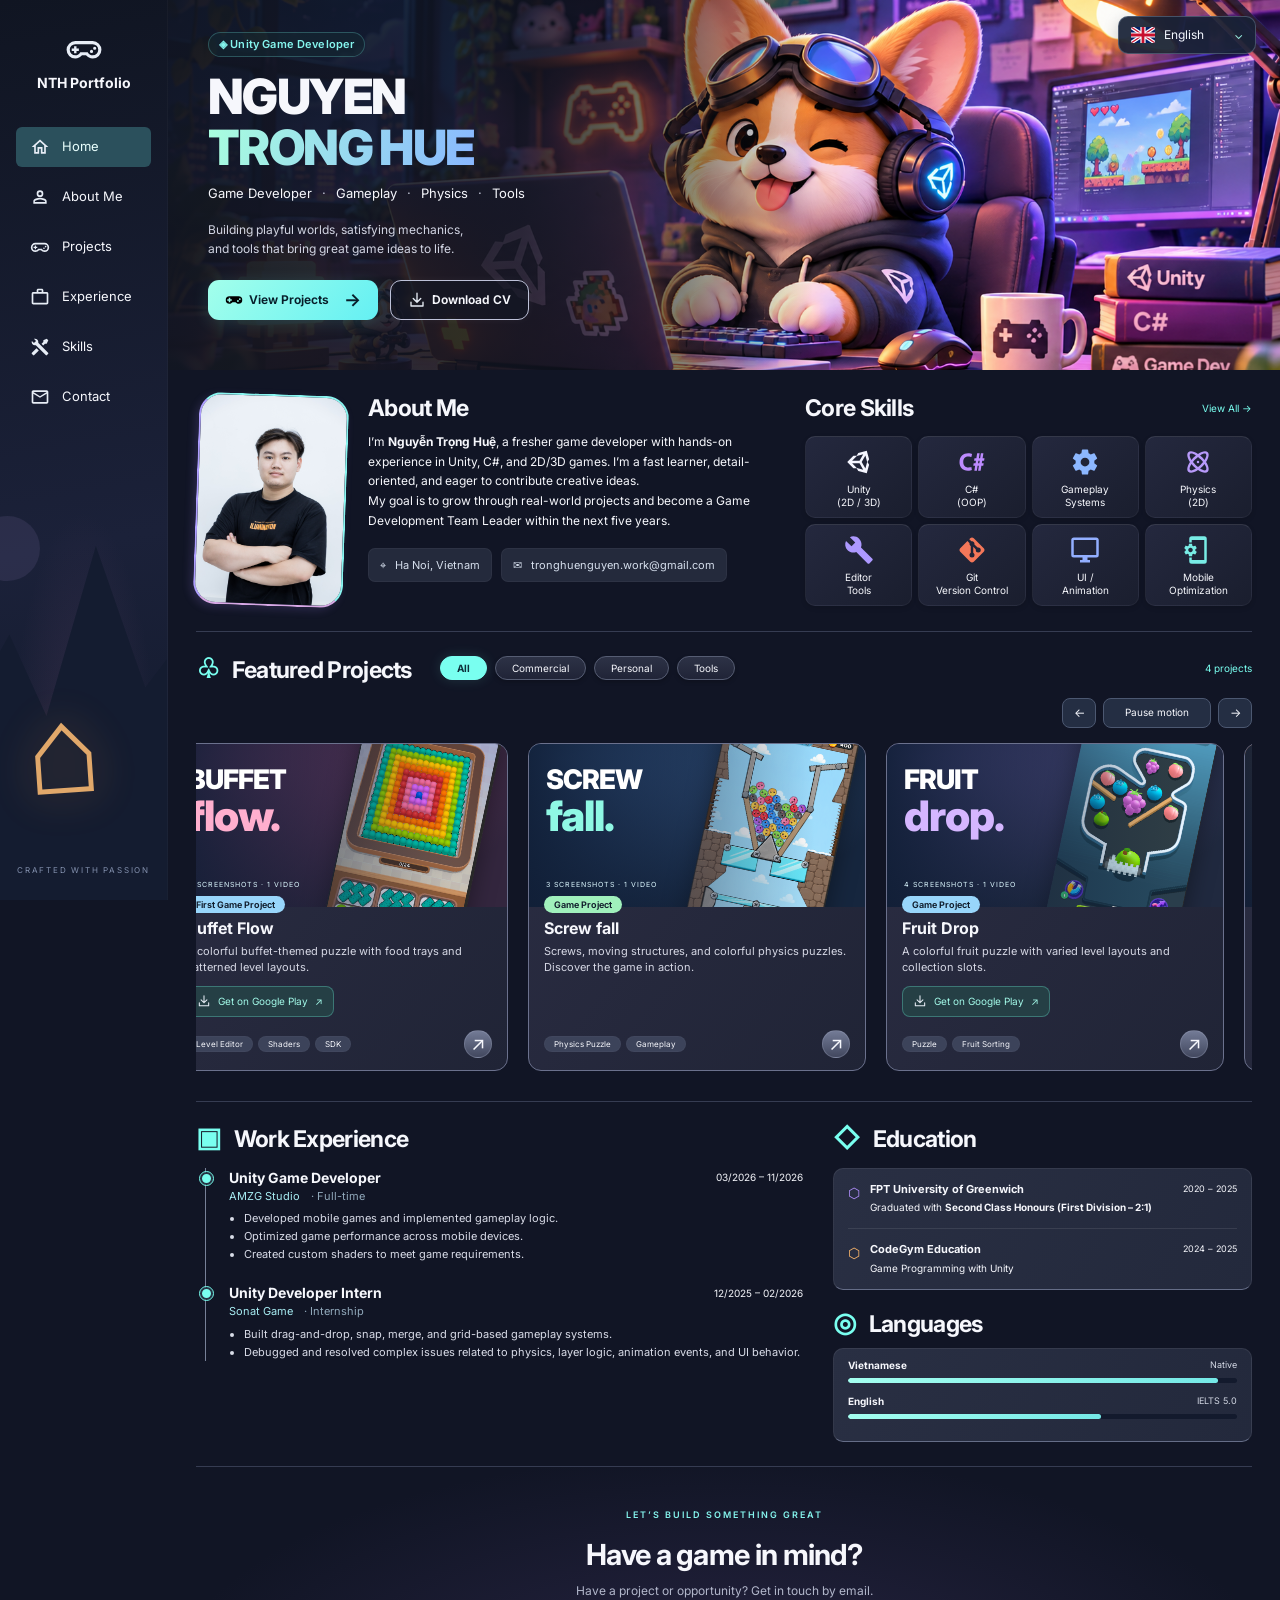
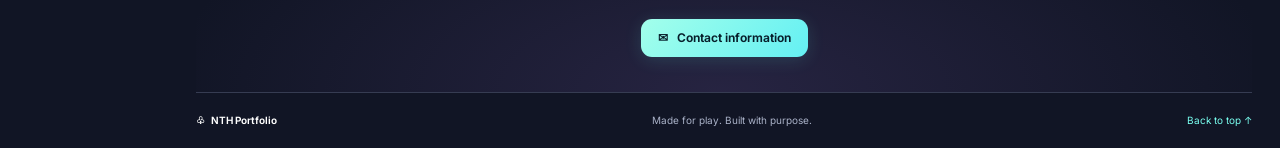
==== commit 02e1f0c2: "Add game download links and update published titles" ====
--- a/index.html
+++ b/index.html
@@ -55,10 +55,10 @@
 
       <section class="projects-section" id="projects" aria-labelledby="projects-title"><div class="section-heading projects-heading"><h2 id="projects-title"><span class="heading-icon">♧</span> Featured Projects</h2><div class="filters" role="group" aria-label="Filter projects"><button class="selected" data-filter="all" aria-pressed="true">All</button><button data-filter="commercial" aria-pressed="false">Commercial</button><button data-filter="personal" aria-pressed="false">Personal</button><button data-filter="tools" aria-pressed="false">Tools</button></div><span class="project-count" aria-live="polite">4 projects</span></div>
         <div class="carousel-controls" role="group" aria-label="Project carousel controls"><button type="button" id="projects-previous" aria-label="Previous projects" aria-controls="project-carousel">&larr;</button><button type="button" id="projects-motion" aria-pressed="false">Pause motion</button><button type="button" id="projects-next" aria-label="Next projects" aria-controls="project-carousel">&rarr;</button></div><div class="project-grid project-carousel" id="project-carousel" role="region" aria-label="Featured games, scroll horizontally" tabindex="0">
-<article data-preview-src="assets/buffet-jam/CH007_Vid.mp4" class="project-card" data-category="game"><a class="project-art screw-cover buffet-cover" href="buffet-jam.html" aria-label="Explore Buffet Jam"><img src="assets/buffet-jam/Ch007_3.png" alt="Buffet Jam colorful food puzzle" width="449" height="771" loading="lazy"><span class="cover-title">BUFFET<span>jam.</span></span><span class="cover-label">4 SCREENSHOTS &middot; 1 VIDEO</span></a><div class="project-body"><span class="category personal">First Game Project</span><h3>Buffet Jam</h3><p>A colorful buffet-themed puzzle with food trays and patterned level layouts.</p><div class="card-bottom"><div class="tags"><span>Level Editor</span><span>Shaders</span><span>SDK</span></div><a class="project-open" aria-label="View Buffet Jam" href="buffet-jam.html">&#8599;</a></div></div></article>
+<article data-preview-src="assets/buffet-jam/CH007_Vid.mp4" class="project-card" data-category="game"><a class="project-art screw-cover buffet-cover" href="buffet-jam.html" aria-label="Explore Buffet Flow"><img src="assets/buffet-jam/Ch007_3.png" alt="Buffet Flow colorful food puzzle" width="449" height="771" loading="lazy"><span class="cover-title">BUFFET<span>flow.</span></span><span class="cover-label">4 SCREENSHOTS &middot; 1 VIDEO</span></a><div class="project-body"><span class="category personal">First Game Project</span><h3>Buffet Flow</h3><p>A colorful buffet-themed puzzle with food trays and patterned level layouts.</p><a class="store-link" href="https://play.google.com/store/apps/details?id=com.amzg.buffet.jam&amp;hl=en" target="_blank" rel="noopener noreferrer"><img src="assets/icons/download.svg" alt="" width="14" height="14"><span>Get on Google Play</span><span aria-hidden="true">&#8599;</span></a><div class="card-bottom"><div class="tags"><span>Level Editor</span><span>Shaders</span><span>SDK</span></div><a class="project-open" aria-label="View Buffet Flow" href="buffet-jam.html">&#8599;</a></div></div></article>
           <article data-preview-src="assets/screw-fall/Ls003_vid.mp4" class="project-card" data-category="commercial"><a class="project-art screw-cover" href="screw-fall.html" aria-label="Explore Screw fall screenshots and gameplay"><img src="assets/screw-fall/LS003.png" alt="Screw fall puzzle level" width="433" height="760" loading="lazy"><span class="cover-title">SCREW<span>fall.</span></span><span class="cover-label">3 SCREENSHOTS &middot; 1 VIDEO</span></a><div class="project-body"><span class="category commercial">Game Project</span><h3>Screw fall</h3><p>Screws, moving structures, and colorful physics puzzles. Discover the game in action.</p><div class="card-bottom"><div class="tags"><span>Physics Puzzle</span><span>Gameplay</span></div><a class="project-open" aria-label="View Screw fall" href="screw-fall.html">&#8599;</a></div></div></article>
-          <article data-preview-src="assets/fruty-drop/gameplay.mp4" class="project-card" data-category="game"><a class="project-art screw-cover fruty-cover" href="fruty-drop.html" aria-label="Explore Fruty Drop: Crush and Sort"><img src="assets/fruty-drop/LS001.png" alt="Fruty Drop level with fruit and collection slots" width="437" height="775" loading="lazy"><span class="cover-title">FRUTY<span>drop.</span></span><span class="cover-label">4 SCREENSHOTS &middot; 1 VIDEO</span></a><div class="project-body"><span class="category personal">Game Project</span><h3>Fruty Drop: Crush and Sort</h3><p>A colorful fruit puzzle with varied level layouts and collection slots.</p><div class="card-bottom"><div class="tags"><span>Puzzle</span><span>Fruit Sorting</span></div><a class="project-open" aria-label="View Fruty Drop: Crush and Sort" href="fruty-drop.html">&#8599;</a></div></div></article>
-          <article data-preview-src="assets/sand-fever/Os004_vid.mp4" class="project-card" data-category="game"><a class="project-art screw-cover sand-cover" href="sand-fever.html" aria-label="Explore Sand Fever"><img src="assets/sand-fever/Os004_1.png" alt="Sand Fever lighthouse model" width="438" height="771" loading="lazy"><span class="cover-title">SAND<span>fever.</span></span><span class="cover-label">4 SCREENSHOTS &middot; 1 VIDEO</span></a><div class="project-body"><span class="category tools">Game Project</span><h3>Sand Fever</h3><p>Colorful sand models, difficulty control, and custom shader effects.</p><div class="card-bottom"><div class="tags"><span>Sand Shader</span><span>VFX</span><span>SDK</span></div><a class="project-open" aria-label="View Sand Fever" href="sand-fever.html">&#8599;</a></div></div></article>
+          <article data-preview-src="assets/fruty-drop/gameplay.mp4" class="project-card" data-category="game"><a class="project-art screw-cover fruty-cover" href="fruty-drop.html" aria-label="Explore Fruit Drop"><img src="assets/fruty-drop/LS001.png" alt="Fruit Drop level with fruit and collection slots" width="437" height="775" loading="lazy"><span class="cover-title">FRUIT<span>drop.</span></span><span class="cover-label">4 SCREENSHOTS &middot; 1 VIDEO</span></a><div class="project-body"><span class="category personal">Game Project</span><h3>Fruit Drop</h3><p>A colorful fruit puzzle with varied level layouts and collection slots.</p><a class="store-link" href="https://play.google.com/store/apps/details?id=com.amzg.fruit.drop&amp;hl=en" target="_blank" rel="noopener noreferrer"><img src="assets/icons/download.svg" alt="" width="14" height="14"><span>Get on Google Play</span><span aria-hidden="true">&#8599;</span></a><div class="card-bottom"><div class="tags"><span>Puzzle</span><span>Fruit Sorting</span></div><a class="project-open" aria-label="View Fruit Drop" href="fruty-drop.html">&#8599;</a></div></div></article>
+          <article data-preview-src="assets/sand-fever/Os004_vid.mp4" class="project-card" data-category="game"><a class="project-art screw-cover sand-cover" href="sand-fever.html" aria-label="Explore Sandom 3D"><img src="assets/sand-fever/Os004_1.png" alt="Sandom 3D lighthouse model" width="438" height="771" loading="lazy"><span class="cover-title">SANDOM<span>3D.</span></span><span class="cover-label">4 SCREENSHOTS &middot; 1 VIDEO</span></a><div class="project-body"><span class="category tools">Game Project</span><h3>Sandom 3D</h3><p>Colorful sand models, difficulty control, and custom shader effects.</p><a class="store-link" href="https://apkpure.com/vn/sandom-3d/com.sand.loop.puzzle" target="_blank" rel="noopener noreferrer"><img src="assets/icons/download.svg" alt="" width="14" height="14"><span>Download via APKPure</span><span aria-hidden="true">&#8599;</span></a><div class="card-bottom"><div class="tags"><span>Sand Shader</span><span>VFX</span><span>SDK</span></div><a class="project-open" aria-label="View Sandom 3D" href="sand-fever.html">&#8599;</a></div></div></article>
         </div>
       </section>
 
--- a/styles.css
+++ b/styles.css
@@ -39,6 +39,12 @@
 .socials>img,.socials>a{display:block;flex-shrink:0}
 .socials>a img{display:block}
 .socials[hidden]{display:none}
+.detail-actions{display:flex;flex-wrap:wrap;align-items:center;gap:10px}
+.detail-heading:has(.detail-actions){flex-wrap:wrap}
+.store-download{gap:8px}.store-download img{display:block;filter:brightness(0)}
+.store-link{display:inline-flex;align-items:center;align-self:flex-start;gap:7px;border:1px solid #6ce9d754;border-radius:8px;background:#253f45;color:#a2f9e8;font-size:10px;padding:7px 10px;margin:0 0 9px;transition:background-color .2s ease,border-color .2s ease}
+.store-link:hover{background:#2c5358;border-color:#8bfce8}.store-link img{display:block;flex-shrink:0}
+@media(max-width:650px){.detail-heading .detail-actions .button{margin-top:0}.detail-actions{gap:8px}.store-link{font-size:11px;padding:8px 11px}}
 .language-switch{position:fixed;top:16px;right:24px;z-index:30;font-size:12px;color:#f4f8ff}
 .language-switch summary{list-style:none;display:flex;align-items:center;gap:9px;padding:9px 12px;min-width:138px;border:1px solid #73849980;border-radius:10px;background:#182236ed;box-shadow:0 4px 16px #0003;cursor:pointer}
 .language-switch summary::-webkit-details-marker{display:none}
